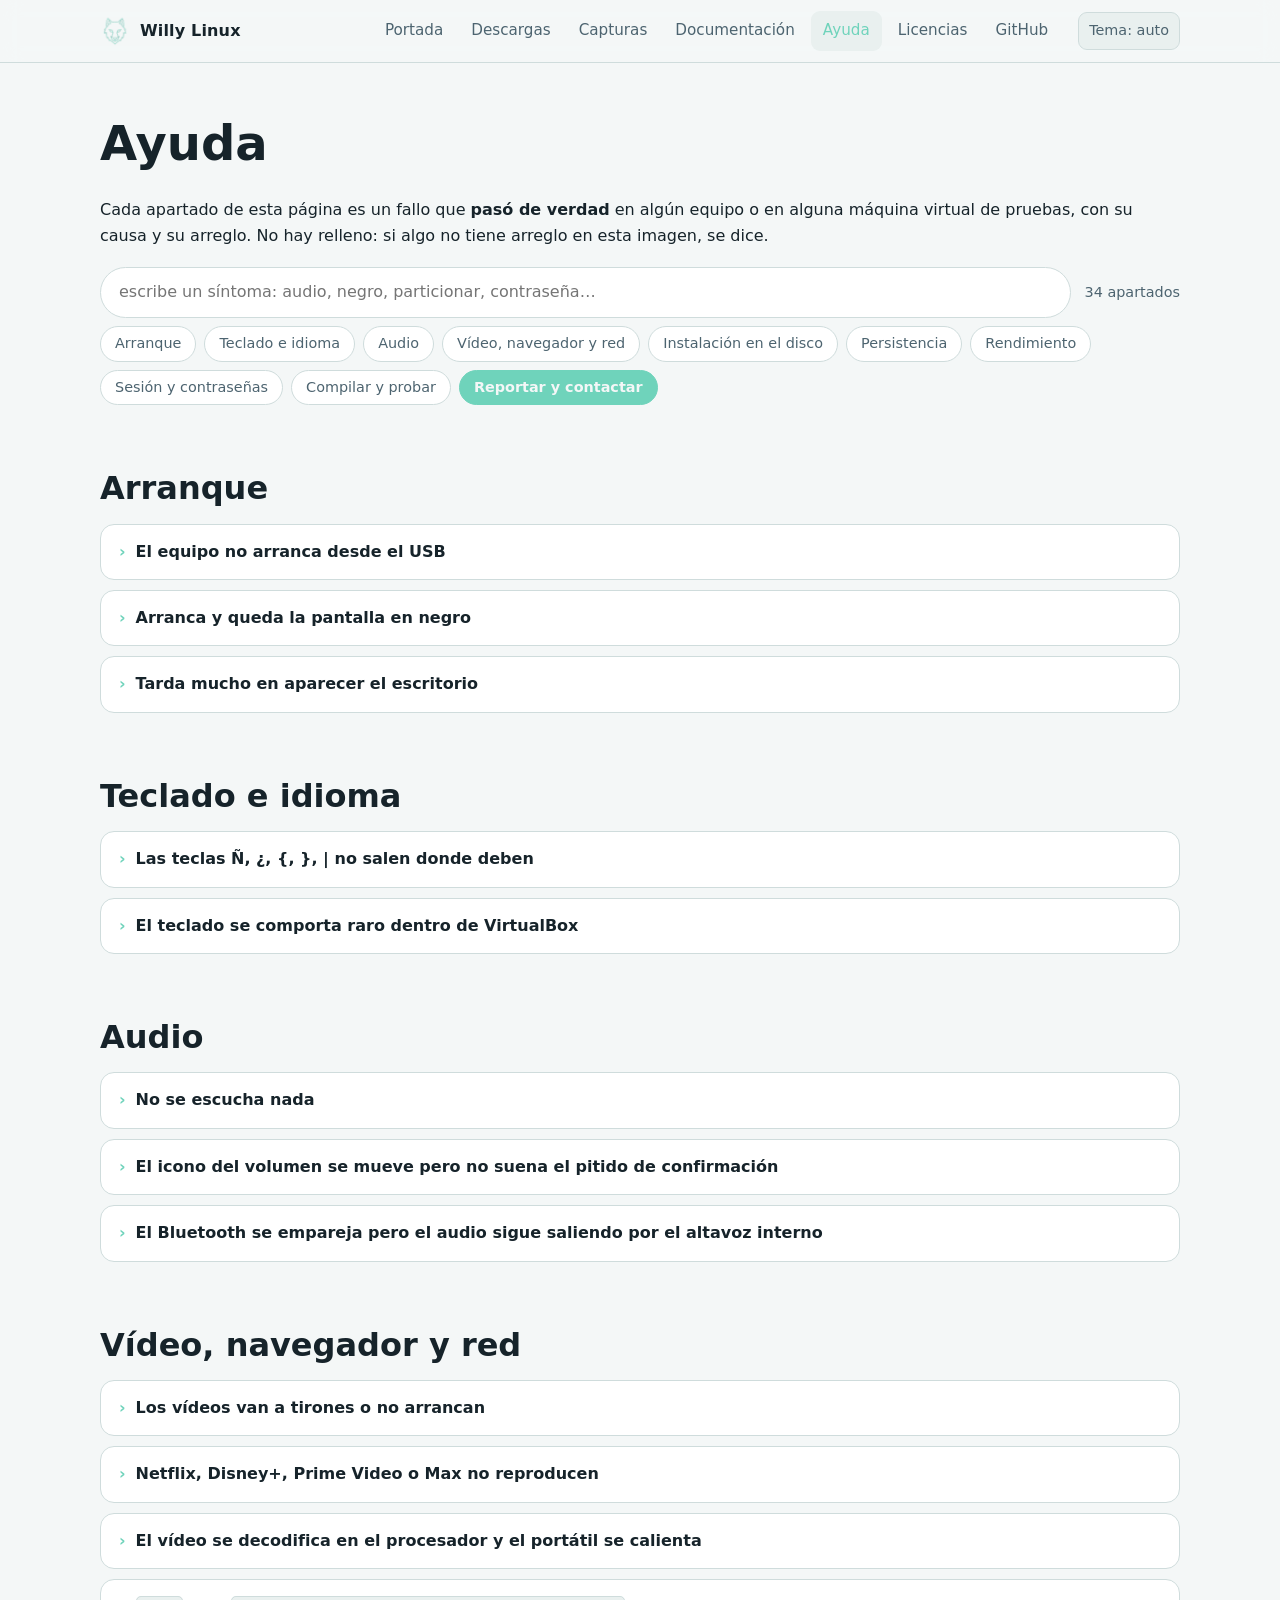
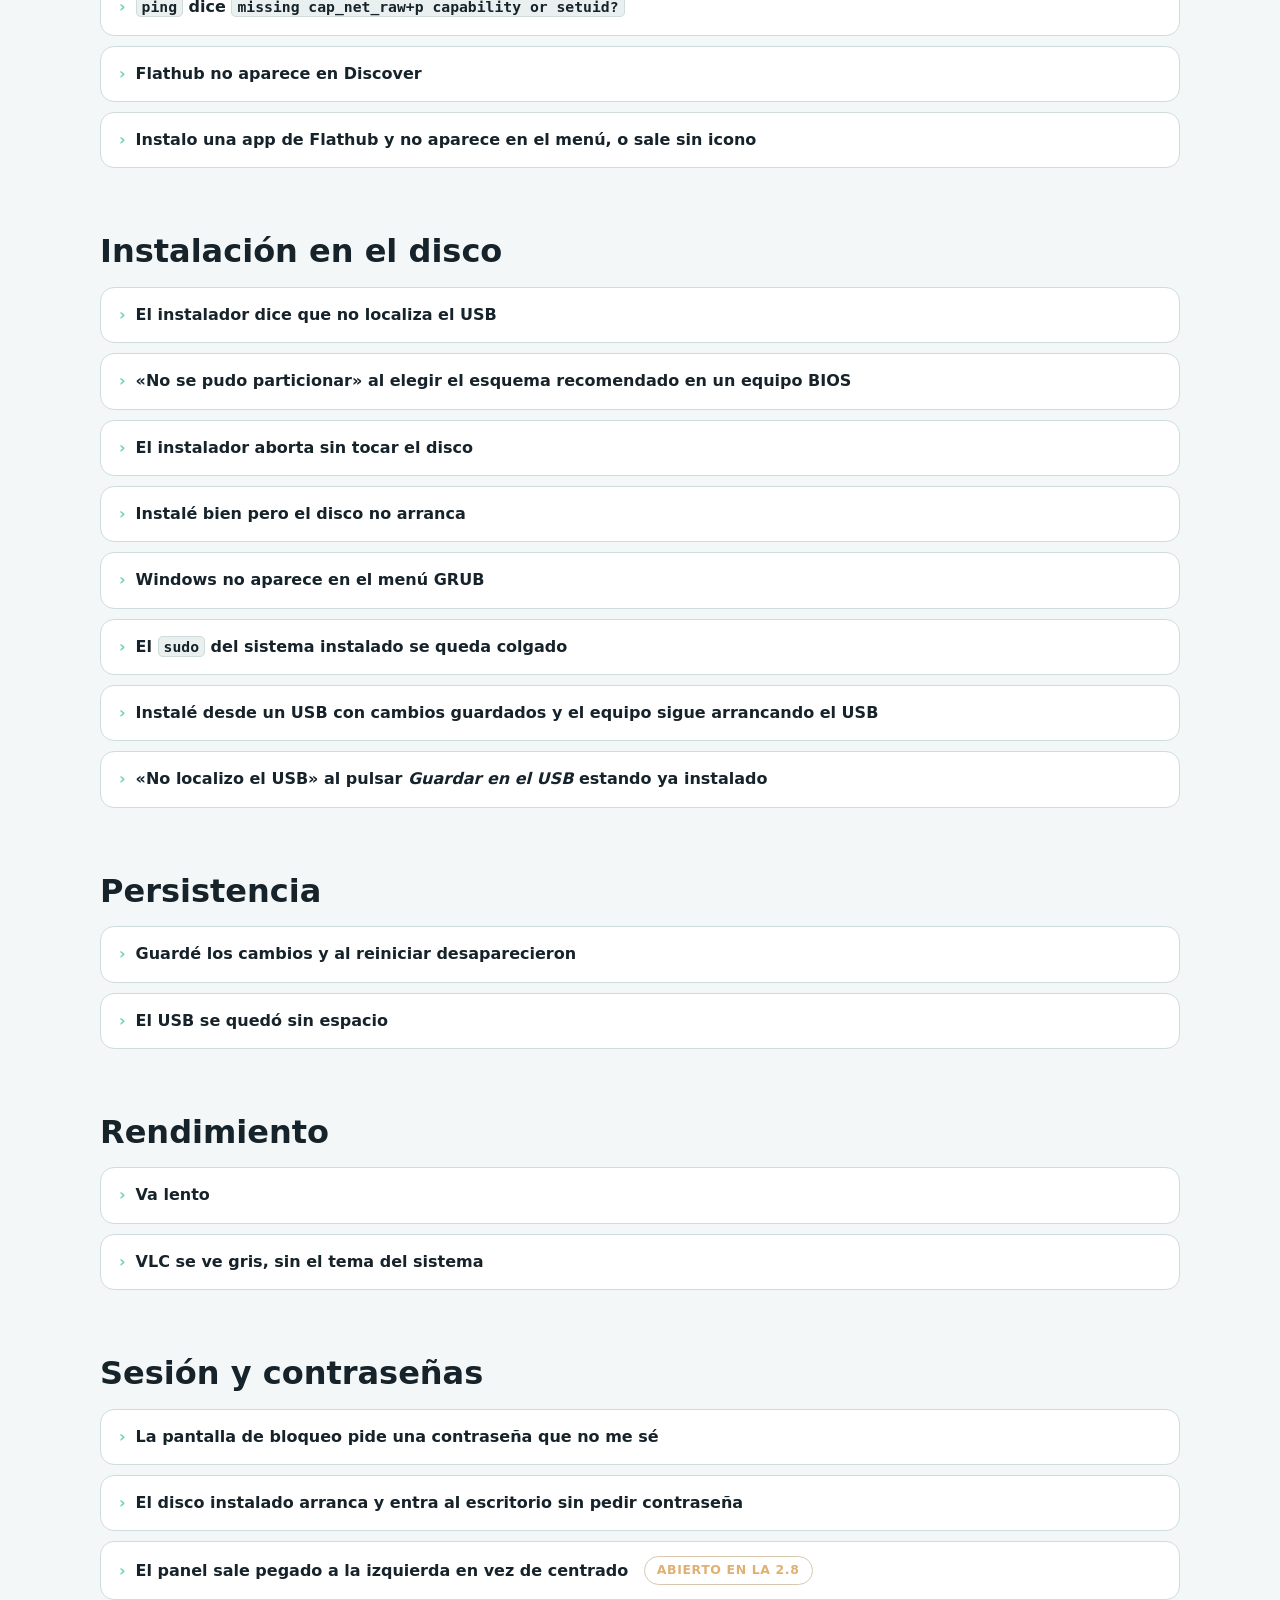
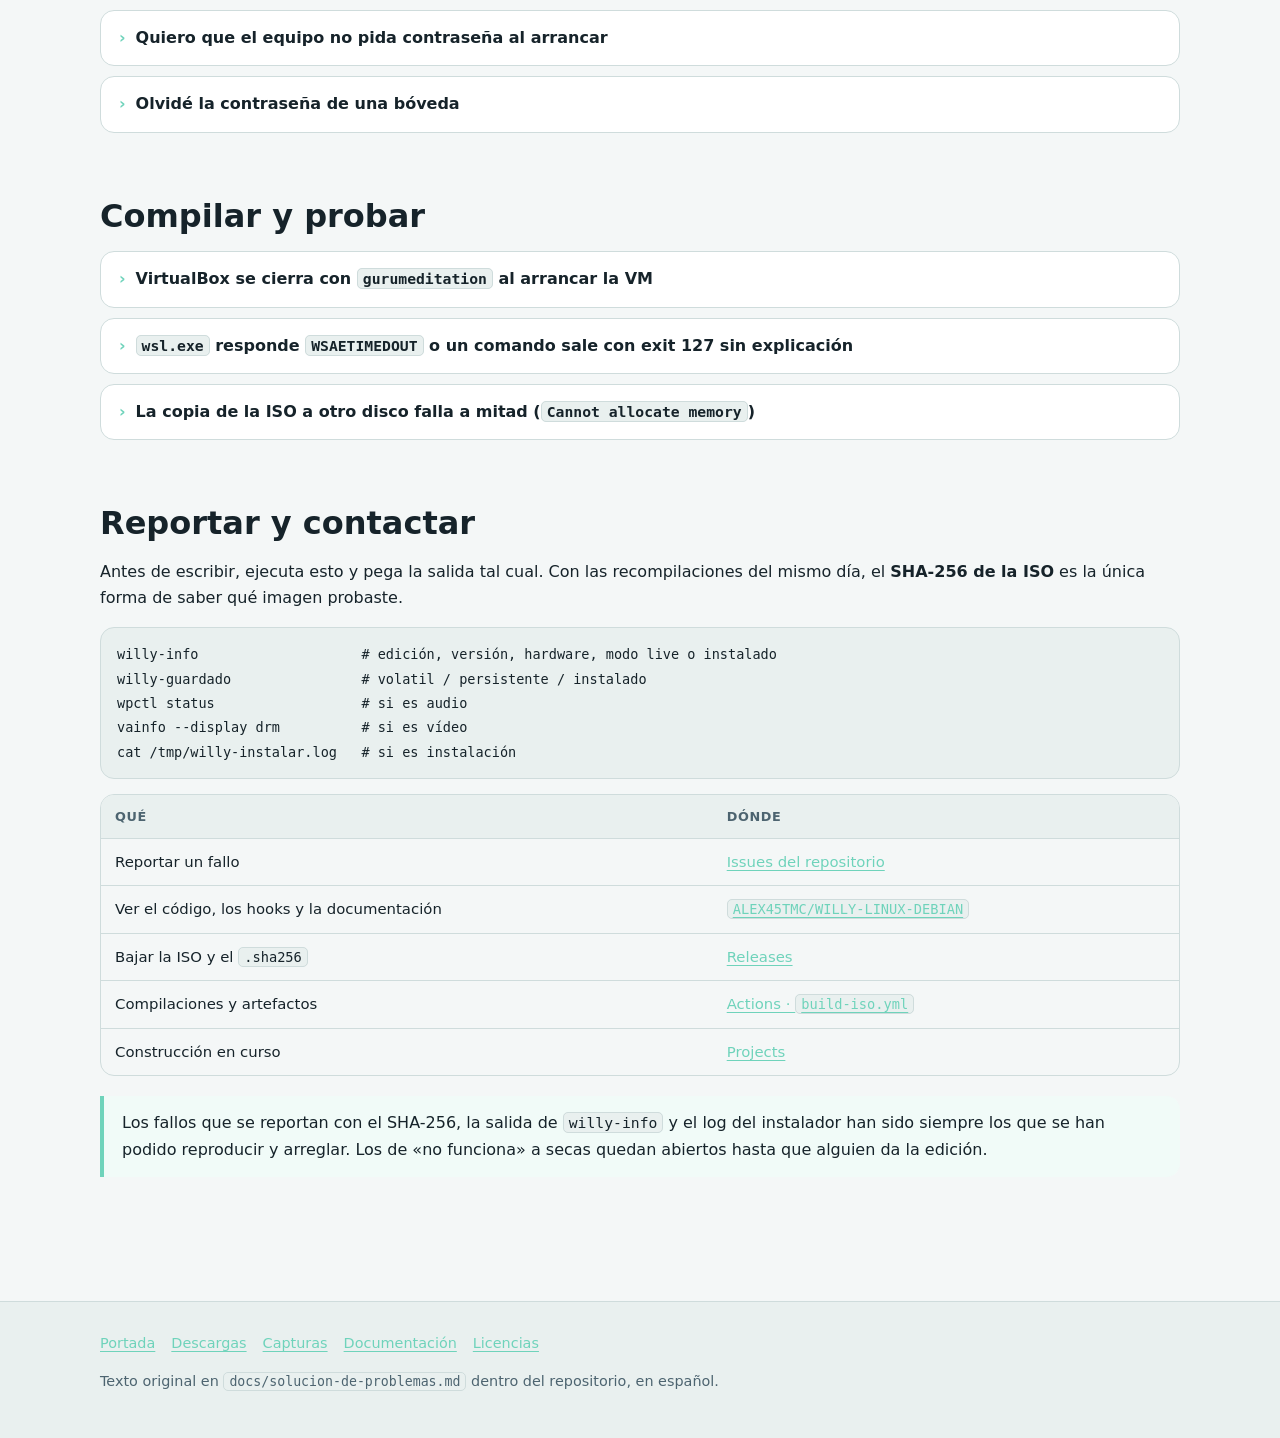
==== ayuda.html @ 6068898e "Publicar la pagina web de Willy Linux y alinear la documentacion con el ensayo del 07-11 Six pages (" ====
<!DOCTYPE html>
<html lang="es">
<head>
<meta charset="utf-8">
<meta name="viewport" content="width=device-width, initial-scale=1">
<title>Ayuda y solución de problemas de Willy Linux — síntoma, causa y qué hacer</title>
<meta name="description" content="Solución de problemas de Willy Linux: el USB no arranca, pantalla en negro, sin audio, vídeos a tirones, el instalador aborta, el disco no arranca, persistencia, la contraseña de la live y cómo reportar un fallo en GitHub.">
<meta name="color-scheme" content="dark light">
<link rel="icon" href="img/logo-128.png">
<link rel="stylesheet" href="assets/css/estilo.css">
</head>
<body data-datos="datos-iso.json">

<header class="cabecera">
  <div class="interior">
    <a class="marca" href="index.html">
      <img src="img/logo-128.png" alt="Logo de Willy Linux (lobito)">
      <span>Willy&nbsp;Linux</span>
    </a>
    <nav class="navegacion" aria-label="Secciones">
      <a href="index.html">Portada</a>
      <a href="descargas.html">Descargas</a>
      <a href="capturas.html">Capturas</a>
      <a href="documentacion.html">Documentación</a>
      <a href="ayuda.html" aria-current="page">Ayuda</a>
      <a href="licencias.html">Licencias</a>
      <a href="https://github.com/ALEX45TMC/WILLY-LINUX-DEBIAN" rel="noopener">GitHub</a>
    </nav>
    <button id="tema" type="button">Tema: auto</button>
  </div>
</header>

<main class="interior">

<section id="arriba">
  <h1>Ayuda</h1>
  <p>
    Cada apartado de esta página es un fallo que <strong>pasó de verdad</strong> en algún equipo o en
    alguna máquina virtual de pruebas, con su causa y su arreglo. No hay relleno: si algo no tiene
    arreglo en esta imagen, se dice.
  </p>
  <div class="buscador">
    <input id="buscar-ayuda" type="search" placeholder="escribe un síntoma: audio, negro, particionar, contraseña…" aria-label="Buscar en la ayuda">
    <span class="recuento" id="buscador-recuento"></span>
  </div>
  <nav class="indice" aria-label="Secciones de la ayuda">
    <a href="#arranque">Arranque</a>
    <a href="#teclado">Teclado e idioma</a>
    <a href="#audio">Audio</a>
    <a href="#video-red">Vídeo, navegador y red</a>
    <a href="#instalacion">Instalación en el disco</a>
    <a href="#persistencia">Persistencia</a>
    <a href="#rendimiento">Rendimiento</a>
    <a href="#sesion">Sesión y contraseñas</a>
    <a href="#compilar">Compilar y probar</a>
    <a href="#reportar">Reportar y contactar</a>
  </nav>
</section>

<section id="arranque">
  <h2>Arranque</h2>

  <details class="detalles" data-buscable id="no-arranca-usb">
    <summary>El equipo no arranca desde el USB</summary>
    <div class="cuerpo">
      <ol class="pasos">
        <li><h3>Menú de arranque temporal</h3><p>Entra al firmware (<kbd>F12</kbd>, <kbd>F8</kbd>, <kbd>Esc</kbd>, <kbd>F2</kbd> o <kbd>Del</kbd> al encender) y elige el USB.</p></li>
        <li><h3>Secure Boot</h3><p>Desactívalo o pon «Other OS». La ISO arranca sin firma en la mayoría de firmware, pero algunos lo bloquean.</p></li>
        <li><h3>Cambia de modo</h3><p>Si grabaste pensando en UEFI, prueba Legacy/CSM, y al revés.</p></li>
        <li><h3>Puerto</h3><p>Algunos portátiles ignoran USB 3.0 durante el arranque. Prueba un USB 2.0.</p></li>
        <li><h3>Vuelve a grabar en modo DD</h3><p>Con Rufus en modo <em>DD-image</em>, o con <code>dd</code>. Copiar la ISO con el explorador de archivos no deja un disco arrancable.</p></li>
      </ol>
      <p>Con el USB ya arrancado, usa el menú <strong>Comprobar la integridad del USB</strong>.</p>
    </div>
  </details>

  <details class="detalles" data-buscable id="pantalla-negra">
    <summary>Arranca y queda la pantalla en negro</summary>
    <div class="cuerpo">
      <p>Aceleración gráfica incompatible. En el menú pulsa <kbd>TAB</kbd> (BIOS) o <kbd>e</kbd> (UEFI)
      y añade <code>nomodeset</code>, o elige la entrada <strong>modo seguro</strong>.</p>
      <p>Si así entra, el problema es el controlador de la GPU: arranca con <code>nomodeset</code> y
      busca el controlador propietario de tu tarjeta.</p>
    </div>
  </details>

  <details class="detalles" data-buscable id="tarda-el-escritorio">
    <summary>Tarda mucho en aparecer el escritorio</summary>
    <div class="cuerpo">
      <p>Con 3–4 GB de RAM y disco mecánico, Plasma tarda; es normal que pasen uno o dos minutos.
      <code>willy-monitor</code> muestra qué está ocupando.</p>
      <p class="reg">En máquina virtual, los arranques UEFI de la 2.5/2.8 con 4 GB de RAM y DVD virtual
      han tardado casi 7 minutos en pintar el escritorio. La pantalla en negro durante un rato no es un cuelgue.</p>
      <p>Si el equipo tiene 3 GB o menos, usa la edición 2.1, que es IceWM.</p>
    </div>
  </details>
</section>

<section id="teclado">
  <h2>Teclado e idioma</h2>

  <details class="detalles" data-buscable id="nn-no-sale">
    <summary>Las teclas Ñ, ¿, {, }, | no salen donde deben</summary>
    <div class="cuerpo">
      <p>El teclado no está en latinoamericano. Opción <strong>13 · Teclado</strong> del asistente, o
      <em>Teclado</em> en el panel de ajustes. Desde el terminal:</p>
      <pre><code>setxkbmap -query</code></pre>
      <div class="aviso">
        <p>Bajo Wayland, <code>setxkbmap</code> avisa <code>Running setxkbmap against an Xwayland
        server</code> y puede responder <code>layout: us</code> aunque las aplicaciones nativas estén
        en latam. <strong>No te fíes de esa salida</strong>: prueba escribiendo.</p>
      </div>
    </div>
  </details>

  <details class="detalles" data-buscable id="teclado-virtualbox">
    <summary>El teclado se comporta raro dentro de VirtualBox</summary>
    <div class="cuerpo">
      <p>Es el layout de VirtualBox, no el del sistema: Dispositivos → Teclado → Distribución →
      <em>Latin American</em>. Además, con teclado latam activado VirtualBox deforma
      <code>-</code>, <code>/</code> y <code>=</code> al enviar cadenas; por eso las pruebas
      automatizadas del proyecto envían scancodes crudos con <code>keyboardputscancode</code>
      en vez de <code>keyboardputstring</code>.</p>
    </div>
  </details>
</section>

<section id="audio">
  <h2>Audio</h2>

  <details class="detalles" data-buscable id="no-se-escucha">
    <summary>No se escucha nada</summary>
    <div class="cuerpo">
      <pre><code>wpctl status                     # ¿PipeWire vive y ve la tarjeta?
wpctl get-volume @DEFAULT_AUDIO_SINK@
amixer contents | head           # ¿algún control está en [mute]?</code></pre>
      <ul>
        <li>Si <code>wpctl status</code> no lista ningún <em>Sink</em>: PipeWire no arrancó.
        <code>systemctl --user status pipewire</code>.</li>
        <li>Si hay <em>device</em> pero el volumen está en <code>0.00</code> o <code>[MUTE]</code>:
        sube desde <em>Mezclador de volumen</em> (opción 6 del asistente) o con
        <code>amixer set Master unmute</code>.</li>
        <li>En muchos portátiles (Realtek con amplificador, Intel SSE/CHT) hace falta perfil ALSA:
        <code>alsa-ucm-conf</code> y <code>alsa-topology-conf</code> están incluidos desde la 2.5 del
        2026-10-17. Si tu tarjeta no tiene perfil <code>ucm2</code>, el icono aparece pero la barra
        no manda nada: usa <code>amixer</code> o <code>pavucontrol</code> <strong>y repórtalo</strong>.</li>
      </ul>
    </div>
  </details>

  <details class="detalles" data-buscable id="pitido-volumen">
    <summary>El icono del volumen se mueve pero no suena el pitido de confirmación</summary>
    <div class="cuerpo">
      <p>Faltaba <code>libcanberra-pulse</code>: es <em>Recommends</em> de <code>plasma-pa</code> y la
      imagen se construye con <code>--apt-recommends false</code>. Está incluido desde el 2026-10-17.</p>
    </div>
  </details>

  <details class="detalles" data-buscable id="bluetooth-altavoz">
    <summary>El Bluetooth se empareja pero el audio sigue saliendo por el altavoz interno</summary>
    <div class="cuerpo">
      <p>En <em>Mezclador de volumen</em>, pestaña <strong>Salida</strong>, selecciona los auriculares.
      PipeWire cambia el dispositivo por defecto, pero si el perfil del auricular está en
      <em>off</em> no aparecerá en la lista.</p>
    </div>
  </details>
</section>

<section id="video-red">
  <h2>Vídeo, navegador y red</h2>

  <details class="detalles" data-buscable id="videos-a-tirones">
    <summary>Los vídeos van a tirones o no arrancan</summary>
    <div class="cuerpo">
      <p>Ejecuta <strong><code>willy-red</code></strong> (asistente → opción 16 del panel de ajustes,
      «Comprobar la red»). Mide interfaz y puerta, pérdida, retardo y temblor contra la puerta y contra
      <code>1.1.1.1</code>, tiempo de DNS de tres dominios y <strong>velocidad HTTPS real</strong>, y
      cierra con un veredicto:</p>
      <ul>
        <li><em>red inestable</em> → el problema es el enlace;</li>
        <li><em>enlace justo</em> → prueba por cable o acerca el router;</li>
        <li><em>la red está bien, la causa está en el navegador o en la página</em> → mira lo otro.</li>
      </ul>
      <p class="reg">En las pruebas de referencia: 0 % de pérdida, 59 ms de retardo con 0,24 ms de
      temblor y 59 MB/s de descarga real. Con esos números un vídeo HD —que pide ~0,6 MB/s— no puede
      fallar por red.</p>
    </div>
  </details>

  <details class="detalles" data-buscable id="netflix-no-reproduce">
    <summary>Netflix, Disney+, Prime Video o Max no reproducen</summary>
    <div class="cuerpo">
      <div class="malo">
        <p><strong>No tiene arreglo en esta ISO.</strong> El <code>firefox-esr</code> de Debian no
        incluye Widevine (solo <code>gmp-clearkey</code>) y en los repositorios de Debian no existe ese
        paquete. Solución: instala <strong>Chromium</strong> desde Discover y usa ese navegador para
        esos servicios.</p>
      </div>
    </div>
  </details>

  <details class="detalles" data-buscable id="decodifica-cpu">
    <summary>El vídeo se decodifica en el procesador y el portátil se calienta</summary>
    <div class="cuerpo">
      <pre><code>vainfo --display drm | head
ls /usr/lib/x86_64-linux-gnu/dri | grep drv_video</code></pre>
      <p>Si aparecen <code>i965_drv_video.so</code>, <code>i915_drv_video.so</code> o
      <code>radeonsi_drv_video.so</code>, tu GPU está soportada: activa en <code>about:config</code> de
      Firefox <code>media.ffmpeg.vaapi.enabled = true</code>.</p>
      <p class="reg"><strong>No se fuerza en la imagen</strong> porque en equipos sin GPU adecuada da
      pantalla verde. Si <code>vainfo</code> no encuentra driver, el vídeo se decodifica por CPU y es
      lo que hay.</p>
    </div>
  </details>

  <details class="detalles" data-buscable id="ping-capability">
    <summary><code>ping</code> dice <code>missing cap_net_raw+p capability or setuid?</code></summary>
    <div class="cuerpo">
      <p>Squashfs pierde la capability de <code>/bin/ping</code>. En las ISO desde el 2026-10-17 está el
      sysctl <code>net.ipv4.ping_group_range = 0 2147483647</code> y funciona sin root. En ISO anteriores:</p>
      <pre><code>sudo ping -c 4 1.1.1.1
getent ahostsv4 debian.org    # mide DNS sin necesidad de root</code></pre>
    </div>
  </details>

  <details class="detalles" data-buscable id="flathub-descover">
    <summary>Flathub no aparece en Discover</summary>
    <div class="cuerpo">
      <p>Causa real, ya corregida: el archivo del remoto ponía <code>URL=</code> y Discover espera
      <code>Url=</code>. Compruébalo por terminal:</p>
      <pre><code>flatpak remotes                 # debe salir: flathub  system
flatpak search gimp</code></pre>
      <p>Si <code>flathub</code> no está:</p>
      <pre><code>flatpak remote-add --if-not-exists --user flathub https://dl.flathub.org/repo/flathub.flatpakrepo</code></pre>
    </div>
  </details>

  <details class="detalles" data-buscable id="app-no-aparece-menu">
    <summary>Instalo una app de Flathub y no aparece en el menú, o sale sin icono</summary>
    <div class="cuerpo">
      <p>Faltaba <code>desktop-file-utils</code>: sin <code>update-desktop-database</code> el menú no se
      refresca. Incluido desde el 2026-10-17. En una ISO anterior, sal y vuelve a entrar, o:</p>
      <pre><code>update-desktop-database ~/.local/share/applications</code></pre>
    </div>
  </details>
</section>

<section id="instalacion">
  <h2>Instalación en el disco</h2>

  <details class="detalles" data-buscable id="no-localiza-usb">
    <summary>El instalador dice que no localiza el USB</summary>
    <div class="cuerpo">
      <p>live-boot 1:20250815 monta el medio en <code>/run/live/medium</code>; versiones anteriores
      usaban <code>/lib/live/mount/medium</code>. En las ISO anteriores al 2026-10-14 las
      comprobaciones estaban escritas con la ruta vieja y tomaban el USB por disco instalado. Desde
      entonces hay un helper único, <code>willy-medio</code>, que prueba las cuatro rutas posibles:</p>
      <pre><code>willy-medio        # debe devolver /run/live/medium o /lib/live/mount/medium</code></pre>
      <div class="tabla-envoltura">
        <table>
          <thead><tr><th>Edición</th><th>Instala desde el USB</th><th>Motivo</th></tr></thead>
          <tbody>
            <tr><td>2.8</td><td><span class="siy">sí</span></td><td>receta con <code>willy-medio</code> y particionado BIOS corregido</td></tr>
            <tr><td>2.5 / 2.5.5</td><td><span class="siy">sí</span> (UEFI); en BIOS falla el esquema recomendado</td><td>el helper está, el <code>parted mkpart</code> de la rama BIOS no</td></tr>
            <tr><td>2.1</td><td><span class="no">no</span></td><td>comprueba la ruta vieja; sale sin tocar el disco</td></tr>
            <tr><td>2.0</td><td>—</td><td>no incluye instalador</td></tr>
          </tbody>
        </table>
      </div>
      <p class="reg">Lo de la 2.1 se detectó el 2026-10-17 en el ensayo real de VirtualBox. La receta del
      repositorio ya está corregida; para instalar una 2.1 hay que compilarla con <code>src/tree-2.1</code>.</p>
    </div>
  </details>

  <details class="detalles" data-buscable id="no-se-pudo-particionar">
    <summary>«No se pudo particionar» al elegir el esquema recomendado en un equipo BIOS</summary>
    <div class="cuerpo">
      <p>En las ISO publicadas hasta el 2026-10-17 el instalador se queda en el paso del esquema, con el
      aviso <code>No se pudo particionar. Mira el registro /tmp/willy-instalar.log</code>. Dentro del
      registro está el motivo real:</p>
      <pre><code>parted: invalid token: Willy
Error: Expecting a partition type.</code></pre>
      <p>Es un error de sintaxis de <code>parted</code>, no del disco: en una tabla <strong>msdos</strong>
      (arranque BIOS/legacy) lo que va después de <code>mkpart</code> es el <strong>tipo</strong> de
      partición (<code>primary</code>/<code>extended</code>/<code>logical</code>); los nombres de
      partición solo los admite <strong>GPT</strong>. El instalador pedía <code>mkpart Willy ext4 …</code>
      en las dos ramas, así que la ruta UEFI funcionaba y la de BIOS abortaba antes de formatear nada.</p>
      <div class="bueno">
        <p>El disco no se toca: si falla el particionado, el instalador sale sin copiar. Como
        comprobación sin reinstalar, arranca el USB en modo UEFI y usa el esquema recomendado; o
        particiona a mano con <em>Particiono antes con cfdisk</em>, la otra rama del instalador, que no
        depende de <code>parted mkpart</code>.</p>
      </div>
    </div>
  </details>

  <details class="detalles" data-buscable id="preflight-aborta">
    <summary>El instalador aborta sin tocar el disco</summary>
    <div class="cuerpo">
      <p>Es el <em>preflight</em> funcionando: faltan <code>grub-install</code> o
      <code>grub-bios-setup</code> y copiar el sistema no lo dejaría arrancable.</p>
      <div class="aviso">
        <p><strong>Cualquier ISO anterior al 2026-10-14 tiene ese defecto</strong> y no sirve para
        instalar. Usa una ISO de esa fecha o posterior.</p>
      </div>
    </div>
  </details>

  <details class="detalles" data-buscable id="disco-no-arranca">
    <summary>Instalé bien pero el disco no arranca</summary>
    <div class="cuerpo">
      <ol class="pasos">
        <li><h3>Secure Boot</h3><p>El GRUB de la ISO no está firmado y la imagen no incluye <code>shim-signed</code>; el instalador avisa antes de empezar. Desactívalo o pon «Other OS».</p></li>
        <li><h3>Entrada de firmware</h3><p>Puede que el firmware siga apuntando a la otra entrada:</p>
        <pre><code>efibootmgr -v</code></pre>
        <p>sube <code>Willy Linux</code> (o <code>ubuntu</code>) en el orden de arranque.</p></li>
      </ol>
      <p class="reg">En VirtualBox hay una tercera causa, propia del hipervisor: el EFI de VirtualBox
      <strong>ignora <code>--boot1 dvd</code></strong> y obedece a las entradas NVRAM, así que una VM con
      disco instalado arranca el disco en vez del DVD. En máquina real eso no pasa.</p>
    </div>
  </details>

  <details class="detalles" data-buscable id="windows-no-aparece">
    <summary>Windows no aparece en el menú GRUB</summary>
    <div class="cuerpo">
      <p>El instalador escribe <code>GRUB_DISABLE_OS_PROBER=false</code> en <code>/etc/default/grub</code>,
      así que debería estar. Si falta:</p>
      <pre><code>sudo update-grub</code></pre>
      <p>y revisa que la partición de Windows no esté con BitLocker suspendido.</p>
    </div>
  </details>

  <details class="detalles" data-buscable id="sudo-colgado">
    <summary>El <code>sudo</code> del sistema instalado se queda colgado</summary>
    <div class="cuerpo">
      <p>En ISO anteriores, <code>/etc/hostname</code> decía <code>localhost.localdomain</code> y
      <code>/etc/hosts</code> estaba vacío (0 bytes): <code>sudo</code> intentaba resolver el nombre del
      equipo y esperaba. Está corregido; si te pasa en una instalación vieja:</p>
      <pre><code>echo willylinux &gt; /etc/hostname
printf '127.0.0.1\tlocalhost\n127.0.1.1\twillylinux\n' &gt; /etc/hosts</code></pre>
    </div>
  </details>

  <details class="detalles" data-buscable id="sigue-arrancando-usb">
    <summary>Instalé desde un USB con cambios guardados y el equipo sigue arrancando el USB</summary>
    <div class="cuerpo">
      <p>Quita el USB antes de encender, o baja el USB en el orden de arranque del firmware.</p>
    </div>
  </details>

  <details class="detalles" data-buscable id="guardar-en-usb-instalado">
    <summary>«No localizo el USB» al pulsar <em>Guardar en el USB</em> estando ya instalado</summary>
    <div class="cuerpo">
      <p>Es correcto: en un disco instalado no hay USB que guardar, y el aviso lo dice en vez de fallar.
      Los cambios ya se guardan solos.</p>
    </div>
  </details>
</section>

<section id="persistencia">
  <h2>Persistencia</h2>

  <details class="detalles" data-buscable id="cambios-desaparecen">
    <summary>Guardé los cambios y al reiniciar desaparecieron</summary>
    <div class="cuerpo">
      <ol>
        <li>¿Ejecutaste <em>Guardar mis cambios</em> y elegiste un modo (<code>/home</code> o <code>/</code>)?
        Sin eso la sesión es volátil por diseño.</li>
        <li>¿El arranque lleva <code>persistence</code> en la línea de comandos? Todas las ISO lo llevan;
        si lo editaste a mano, compruébalo.</li>
        <li><code>willy-guardado</code> te dice en qué modo estás. Si dice <code>volatil</code>, la
        partición <code>persistence</code> no se montó.</li>
        <li>Algunos firmware necesitan que el USB se vuelva a conectar tras crear la partición.</li>
      </ol>
    </div>
  </details>

  <details class="detalles" data-buscable id="usb-lleno">
    <summary>El USB se quedó sin espacio</summary>
    <div class="cuerpo">
      <p>El modo «todo» (<code>/</code>) guarda también las actualizaciones del sistema. Cambia a
      «solo <code>/home</code>» o limpia la partición desde <em>Guardar mis cambios</em>.</p>
    </div>
  </details>
</section>

<section id="rendimiento">
  <h2>Rendimiento</h2>

  <details class="detalles" data-buscable id="va-lento">
    <summary>Va lento</summary>
    <div class="cuerpo">
      <ul>
        <li><code>willy-monitor</code> y <code>willy-info</code> dicen RAM, CPU y disco.</li>
        <li>Con 6 GB de RAM o menos, <code>zram-tools</code> comprime memoria en vez de usar disco y
        <code>earlyoom</code> evita el cuelgue total.</li>
        <li>Si el equipo tiene 3–4 GB, usa la 2.1 (IceWM) en lugar de la 2.8 (Plasma).</li>
        <li>En máquina virtual con 2 CPU y sin GPU, el escritorio se decodifica por software
        (<code>llvmpipe</code>): es lento y <strong>es esperado</strong>.</li>
      </ul>
    </div>
  </details>

  <details class="detalles" data-buscable id="vlc-gris">
    <summary>VLC se ve gris, sin el tema del sistema</summary>
    <div class="cuerpo">
      <p>Cierto y aceptado: en la imagen solo hay estilos de Qt6 (<code>breeze6.so</code>), y VLC es Qt5.
      Añadir <code>kde-style-breeze-qt5</code> son 629 KB más librerías KF5; se descartó por ser solo estético.</p>
    </div>
  </details>
</section>

<section id="sesion">
  <h2>Sesión y contraseñas</h2>

  <details class="detalles" data-buscable id="bloqueo">
    <summary>La pantalla de bloqueo pide una contraseña que no me sé</summary>
    <div class="cuerpo">
      <p>En un <strong>disco instalado</strong>, es la que escribiste durante la instalación: la contraseña
      <code>willy</code> <strong>no</strong> se copia al disco.</p>
      <p>En el <strong>USB live</strong> hay que distinguir qué ISO tienes:</p>
      <ul>
        <li>Con la receta corregida el 2026-11-07 (la ISO publicada de la 2.8), la contraseña
        <code>willy</code> se escribe <strong>en la propia imagen</strong> (hook
        <code>0050-willylinux.hook.chroot</code>). Probado en máquina el mismo 2026-11-07: se bloqueó
        la live con <code>willy-lock</code> y <strong>entró con <code>willy</code></strong>.</li>
        <li>En las ISO quemadas antes de esa corrección —entre ellas <strong>la 2.8 del 2026-10-20</strong>—
        la cuenta live se creaba sin hash en <code>/etc/shadow</code>. El desbloqueo de Plasma
        <strong>no admite una cuenta sin contraseña</strong>, y ni <code>willy</code> ni <code>live</code>
        abrían la sesión («El desbloqueo ha fallado»). Se comprobó el 2026-11-07 en VirtualBox, con la
        pantalla bloqueada por inactividad.</li>
      </ul>
      <p>Arreglo a mano en una ISO anterior a la corrección, desde una terminal que todavía esté abierta:</p>
      <pre><code>echo willy:willy | sudo chpasswd     # la cuenta live se llama live</code></pre>
      <div class="aviso">
        <p><strong>Hazlo nada más arrancar el USB</strong>, antes de que la pantalla se bloquee sola. Si ya
        estás fuera de la sesión y no hay ninguna terminal abierta, no hay atajo dentro de la propia live:
        la pantalla de bloqueo es justamente lo que no deja entrar. Reinicia el USB, abre un terminal en
        cuanto aparezca el escritorio y ejecuta ese comando; o, si necesitas la imagen para algo serio,
        vuelve a grabarla con la receta actual.</p>
      </div>
    </div>
  </details>

  <details class="detalles" data-buscable id="entra-sin-contrasena">
    <summary>El disco instalado arranca y entra al escritorio sin pedir contraseña</summary>
    <div class="cuerpo">
      <p>No es que la instalación no haya guardado la clave: la guarda. Es <strong>SDDM</strong>, que lee
      <code>/etc/sddm.conf</code> <strong>y además</strong> <code>/etc/sddm.conf.d/*.conf</code>, y el
      instalador dejaba <code>Autologin</code> en uno de los dos. Comprobarlo:</p>
      <pre><code>grep -rn -A2 '\[Autologin\]' /etc/sddm.conf /etc/sddm.conf.d/ 2&gt;/dev/null</code></pre>
      <p>Si sale <code>User=live</code> o <code>Session=</code>, el equipo entra solo. Tapete a mano:</p>
      <pre><code>sudo sed -i 's|^User=.*|User=|' /etc/sddm.conf /etc/sddm.conf.d/willy.conf</code></pre>
      <div class="aviso">
        <p><strong>El detalle que hace esto fácil de pasar por alto:</strong> dejar comentada la línea
        <code>User=</code> en el archivo que va después <strong>no anula</strong> la del archivo anterior.
        SDDM mezcla los dos y la opción sigue activa. Solo un <code>User=</code> vacío la desactiva. Por
        eso el instalador falló aunque el cambio parecía correcto.</p>
      </div>
    </div>
  </details>

  <details class="detalles" data-buscable id="panel-izquierda">
    <summary>El panel sale pegado a la izquierda en vez de centrado <span class="cinta atencion">abierto en la 2.8</span></summary>
    <div class="cuerpo">
      <p>Sigue pasando en la ISO del 2026-11-07, probado en VirtualBox. Esto es lo que devuelve el
      guion en la live:</p>
      <pre><code>$ willy-panel centrar
willy-panel: Plasma no respondio por la API de scripts, pruebo con el fichero.
willy-panel: no encontre ni la API ni /home/live/.config/plasmashellrc; no he tocado nada.</code></pre>
      <p>Las dos rutas fallan a la vez: <code>plasmashell</code> no contesta por la API de scripts
      porque todavía está montando el árbol de widgets, y el respaldo por fichero no encuentra
      <code>~/.config/plasmashellrc</code>, que en una live recién creada <strong>no existe
      todavía</strong>.</p>
      <div class="bueno">
        <p><strong>Lo que sí funciona es el propio Plasma</strong>, sin guiones: clic derecho en la
        barra → <em>Configurar la barra de tareas</em> → <strong>Alineación: Centrado</strong>. Se
        mantiene al reiniciar, porque esa clave la escribe Plasma donde la lee.</p>
      </div>
      <p class="reg">
        <code>willy-panel</code> sigue sirviendo para lo contrario —devolver la barra a la
        izquierda— en un disco instalado, donde el fichero de configuración sí existe desde la
        segunda sesión. El arreglo automático queda abierto como defecto de la 2.8.
      </p>
    </div>
  </details>

  <details class="detalles" data-buscable id="sin-contrasena-al-arrancar">
    <summary>Quiero que el equipo no pida contraseña al arrancar</summary>
    <div class="cuerpo">
      <p>No se ofrece como opción: el instalador quita el autologin de SDDM a propósito. Si es un equipo
      tuyo sin datos, puedes reactivarlo, pero pierdes el bloqueo de pantalla y la bóveda deja de tener
      sentido.</p>
    </div>
  </details>

  <details class="detalles" data-buscable id="boveda-olvidada">
    <summary>Olvidé la contraseña de una bóveda</summary>
    <div class="cuerpo">
      <p>No hay recuperación posible: cryfs no guarda copia de la clave. Mantén una copia de seguridad
      fuera de la bóveda.</p>
    </div>
  </details>
</section>

<section id="compilar">
  <h2>Compilar y probar</h2>

  <details class="detalles" data-buscable id="gurumeditation">
    <summary>VirtualBox se cierra con <code>gurumeditation</code> al arrancar la VM</summary>
    <div class="cuerpo">
      <p>Hyper-V/WSL2 tiene reservado AMD-V. Apaga la plataforma de hipervisor y reinicia para usar
      VirtualBox; vuelve a encenderla para compilar en WSL2. <strong>No pueden coexistir.</strong></p>
    </div>
  </details>

  <details class="detalles" data-buscable id="wsl-timout">
    <summary><code>wsl.exe</code> responde <code>WSAETIMEDOUT</code> o un comando sale con exit 127 sin explicación</summary>
    <div class="cuerpo">
      <p>Con un build pesado en marcha, el puente a WSL da timeouts transitorios. Reintenta. Y
      <strong>nunca</strong> pases comandos con <code>$</code> o comillas anidadas por
      <code>wsl.exe -- bash -c '...'</code>: el escapado de MSYS los corrompe, el comando devuelve 0 y
      parece que funcionó. Escribe un <code>.sh</code> y ejecútalo por ruta.</p>
    </div>
  </details>

  <details class="detalles" data-buscable id="copia-9p">
    <summary>La copia de la ISO a otro disco falla a mitad (<code>Cannot allocate memory</code>)</summary>
    <div class="cuerpo">
      <p>Es el canal 9p de WSL. Reanuda con <code>rsync --append --partial</code> en vez de volver a
      empezar; el guion de entrega hace exactamente eso, con reintentos, y genera el
      <code>.sha256</code> al terminar.</p>
    </div>
  </details>
</section>

<section id="reportar">
  <h2>Reportar y contactar</h2>
  <p>
    Antes de escribir, ejecuta esto y pega la salida tal cual. Con las recompilaciones del mismo día,
    el <strong>SHA-256 de la ISO</strong> es la única forma de saber qué imagen probaste.
  </p>
  <pre><code>willy-info                    # edición, versión, hardware, modo live o instalado
willy-guardado                # volatil / persistente / instalado
wpctl status                  # si es audio
vainfo --display drm          # si es vídeo
cat /tmp/willy-instalar.log   # si es instalación</code></pre>

  <div class="tabla-envoltura">
    <table>
      <thead><tr><th>Qué</th><th>Dónde</th></tr></thead>
      <tbody>
        <tr><td>Reportar un fallo</td><td><a href="https://github.com/ALEX45TMC/WILLY-LINUX-DEBIAN/issues/new" rel="noopener">Issues del repositorio</a></td></tr>
        <tr><td>Ver el código, los hooks y la documentación</td><td><a href="https://github.com/ALEX45TMC/WILLY-LINUX-DEBIAN" rel="noopener"><code>ALEX45TMC/WILLY-LINUX-DEBIAN</code></a></td></tr>
        <tr><td>Bajar la ISO y el <code>.sha256</code></td><td><a href="https://github.com/ALEX45TMC/WILLY-LINUX-DEBIAN/releases" rel="noopener">Releases</a></td></tr>
        <tr><td>Compilaciones y artefactos</td><td><a href="https://github.com/ALEX45TMC/WILLY-LINUX-DEBIAN/actions" rel="noopener">Actions · <code>build-iso.yml</code></a></td></tr>
        <tr><td>Construcción en curso</td><td><a href="https://github.com/ALEX45TMC/WILLY-LINUX-DEBIAN/projects" rel="noopener">Projects</a></td></tr>
      </tbody>
    </table>
  </div>

  <div class="bueno">
    <p>Los fallos que se reportan con el SHA-256, la salida de <code>willy-info</code> y el log del
    instalador han sido siempre los que se han podido reproducir y arreglar. Los de «no funciona» a
    secas quedan abiertos hasta que alguien da la edición.</p>
  </div>
</section>

</main>

<footer class="pie">
  <div class="interior">
    <nav aria-label="Pie">
      <a href="index.html">Portada</a>
      <a href="descargas.html">Descargas</a>
      <a href="capturas.html">Capturas</a>
      <a href="documentacion.html">Documentación</a>
      <a href="licencias.html">Licencias</a>
    </nav>
    <p>Texto original en <code>docs/solucion-de-problemas.md</code> dentro del repositorio, en español.</p>
  </div>
</footer>

<script src="assets/js/main.js"></script>
</body>
</html>
---- assets/css/estilo.css ----
/* Willy Linux — hoja de estilos de la página pública.
   Sin dependencias externas: ni fuentes web, ni CDN, ni frameworks. */

:root {
  --verde: #3d8c7a;
  --verde-claro: #6fd3bb;
  --verde-oscuro: #1f5a4c;
  --fondo: #0f1518;
  --fondo-2: #151d21;
  --tarjeta: #1a2429;
  --borde: #2a3a41;
  --texto: #e7eef0;
  --texto-suave: #a9bcc2;
  --peligro: #e0736b;
  --aviso: #e0b073;
  --ok: #6fd3bb;
  --radio: 14px;
  --ancho: 1120px;
}

@media (prefers-color-scheme: light) {
  :root {
    --fondo: #f4f7f7;
    --fondo-2: #e9f0ef;
    --tarjeta: #ffffff;
    --borde: #cfdcdc;
    --texto: #16232a;
    --texto-suave: #4d6470;
  }
}

/* El botón de tema fuerza el esquema, así que el claro es una clase, no solo media query. */
html.claro {
  --fondo: #f4f7f7;
  --fondo-2: #e9f0ef;
  --tarjeta: #ffffff;
  --borde: #cfdcdc;
  --texto: #16232a;
  --texto-suave: #4d6470;
}

* { box-sizing: border-box; }

html { scroll-behavior: smooth; }

body {
  margin: 0;
  background: var(--fondo);
  color: var(--texto);
  font: 16px/1.65 system-ui, "Segoe UI", Roboto, "Noto Sans", "Helvetica Neue", Arial, sans-serif;
  -webkit-text-size-adjust: 100%;
}

a { color: var(--verde-claro); text-decoration-thickness: 1px; text-underline-offset: 3px; }
a:hover { color: var(--verde); }

img { max-width: 100%; height: auto; display: block; }

code, pre, kbd, samp {
  font-family: "Hack", "DejaVu Sans Mono", "Cascadia Mono", Consolas, monospace;
  font-size: 0.92em;
}

code {
  background: var(--fondo-2);
  border: 1px solid var(--borde);
  border-radius: 5px;
  padding: 1px 5px;
}

pre {
  background: var(--fondo-2);
  border: 1px solid var(--borde);
  border-radius: var(--radio);
  padding: 14px 16px;
  overflow: auto;
}

pre code { background: none; border: 0; padding: 0; }

kbd {
  background: var(--tarjeta);
  border: 1px solid var(--borde);
  border-bottom-width: 2px;
  border-radius: 6px;
  padding: 1px 6px;
}

h1, h2, h3 { line-height: 1.2; margin: 0 0 .5em; }
h1 { font-size: clamp(1.9rem, 1.2rem + 2.6vw, 3rem); }
h2 { font-size: clamp(1.4rem, 1rem + 1.4vw, 2rem); margin-top: 2em; }
h3 { font-size: 1.15rem; margin-top: 1.6em; }

/* ---------- cabecera ---------- */

.cabecera {
  position: sticky;
  top: 0;
  z-index: 20;
  background: color-mix(in srgb, var(--fondo) 88%, transparent);
  backdrop-filter: blur(10px);
  border-bottom: 1px solid var(--borde);
}

.cabecera .interior,
main.interior,
.pie .interior {
  max-width: var(--ancho);
  margin: 0 auto;
  padding: 0 20px;
}

.cabecera .interior {
  display: flex;
  align-items: center;
  gap: 18px;
  height: 62px;
}

.marca {
  display: flex;
  align-items: center;
  gap: 10px;
  font-weight: 700;
  letter-spacing: .01em;
  color: var(--texto);
  text-decoration: none;
  white-space: nowrap;
}

.marca img { width: 30px; height: 30px; border-radius: 7px; }

.navegacion {
  display: flex;
  gap: 4px;
  margin-left: auto;
  overflow-x: auto;
  scrollbar-width: none;
}
.navegacion::-webkit-scrollbar { display: none; }

.navegacion a {
  color: var(--texto-suave);
  text-decoration: none;
  padding: 7px 12px;
  border-radius: 9px;
  font-size: .95rem;
  white-space: nowrap;
}
.navegacion a:hover { color: var(--texto); background: var(--fondo-2); }
.navegacion a[aria-current="page"] { color: var(--verde-claro); background: var(--fondo-2); }

#tema {
  background: var(--fondo-2);
  border: 1px solid var(--borde);
  color: var(--texto-suave);
  border-radius: 9px;
  padding: 6px 10px;
  cursor: pointer;
  font: inherit;
  font-size: .9rem;
}
#tema:hover { color: var(--texto); }

/* ---------- portada ---------- */

.portada {
  background:
    radial-gradient(1000px 420px at 12% -10%, color-mix(in srgb, var(--verde) 26%, transparent), transparent 70%),
    radial-gradient(700px 320px at 92% 0%, color-mix(in srgb, var(--verde-claro) 14%, transparent), transparent 70%),
    var(--fondo-2);
  border-bottom: 1px solid var(--borde);
  padding: 56px 0 48px;
}

.portada .interior { max-width: var(--ancho); margin: 0 auto; padding: 0 20px; }

.portada .fila {
  display: grid;
  grid-template-columns: 1.15fr .85fr;
  gap: 40px;
  align-items: center;
}

@media (max-width: 900px) { .portada .fila { grid-template-columns: 1fr; } }

.eyebrow {
  display: inline-flex;
  align-items: center;
  gap: 8px;
  font-size: .85rem;
  letter-spacing: .09em;
  text-transform: uppercase;
  color: var(--verde-claro);
  margin-bottom: 10px;
}

.portada p.lema { font-size: 1.12rem; color: var(--texto-suave); max-width: 58ch; }

.botones { display: flex; flex-wrap: wrap; gap: 12px; margin: 26px 0 10px; }

.boton {
  display: inline-flex;
  align-items: center;
  gap: 8px;
  background: var(--verde);
  color: #fff;
  border: 1px solid transparent;
  border-radius: 11px;
  padding: 12px 20px;
  font-weight: 650;
  font-size: 1rem;
  text-decoration: none;
}
.boton:hover { background: var(--verde-oscuro); color: #fff; }

.boton.secundario {
  background: transparent;
  border-color: var(--borde);
  color: var(--texto);
}
.boton.secundario:hover { border-color: var(--verde); color: var(--verde-claro); background: var(--fondo); }

.datos-portada {
  display: grid;
  grid-template-columns: repeat(2, 1fr);
  gap: 12px 22px;
  margin-top: 28px;
  font-size: .95rem;
}
.datos-portada dt { color: var(--texto-suave); font-size: .82rem; letter-spacing: .04em; text-transform: uppercase; }
.datos-portada dd { margin: 2px 0 0; font-weight: 600; }

.sello {
  background: var(--tarjeta);
  border: 1px solid var(--borde);
  border-radius: var(--radio);
  padding: 18px;
  font-size: .92rem;
}
.sello .fila-sello { display: flex; align-items: center; gap: 14px; }
.sello img { width: 64px; height: 64px; border-radius: 12px; }
.sello .nombre { font-weight: 700; font-size: 1.05rem; }
.sello .sub { color: var(--texto-suave); }
.sello dl { display: grid; grid-template-columns: auto 1fr; gap: 4px 12px; margin: 14px 0 0; }
.sello dt { color: var(--texto-suave); }
.sello dd { margin: 0; text-align: right; font-variant-numeric: tabular-nums; }
.sello .hash {
  margin-top: 12px;
  font-size: .76rem;
  word-break: break-all;
  color: var(--texto-suave);
  background: var(--fondo-2);
  border: 1px dashed var(--borde);
  border-radius: 8px;
  padding: 8px 10px;
}

/* ---------- secciones ---------- */

section { margin: 44px 0; }

.grid {
  display: grid;
  grid-template-columns: repeat(auto-fit, minmax(268px, 1fr));
  gap: 16px;
  margin-top: 22px;
}

.tarjeta {
  background: var(--tarjeta);
  border: 1px solid var(--borde);
  border-radius: var(--radio);
  padding: 18px 20px;
}
.tarjeta h3 { margin-top: 0; }
.tarjeta p { margin: .4em 0 0; color: var(--texto-suave); font-size: .95rem; }
.tarjeta .num {
  display: inline-block;
  font-size: .78rem;
  font-weight: 700;
  color: var(--verde-claro);
  background: color-mix(in srgb, var(--verde) 16%, transparent);
  border-radius: 6px;
  padding: 2px 7px;
  margin-bottom: 8px;
}

/* ---------- tablas ---------- */

.tabla-envoltura { overflow-x: auto; border: 1px solid var(--borde); border-radius: var(--radio); }

table {
  width: 100%;
  border-collapse: collapse;
  font-size: .93rem;
  min-width: 640px;
}

th, td {
  text-align: left;
  padding: 11px 14px;
  border-bottom: 1px solid var(--borde);
  vertical-align: top;
}

thead th {
  background: var(--fondo-2);
  font-size: .8rem;
  letter-spacing: .05em;
  text-transform: uppercase;
  color: var(--texto-suave);
  position: sticky;
  top: 0;
}

tbody tr:last-child td { border-bottom: 0; }
tbody tr:hover { background: color-mix(in srgb, var(--verde) 7%, transparent); }
td code { white-space: nowrap; }

.siy { color: var(--ok); font-weight: 600; }
.no { color: var(--peligro); font-weight: 600; }
.reg { color: var(--texto-suave); }

/* ---------- capturas ---------- */

.galeria {
  display: grid;
  grid-template-columns: repeat(auto-fill, minmax(300px, 1fr));
  gap: 18px;
  margin-top: 22px;
}

.figura { margin: 0; }
.figura {
  background: var(--tarjeta);
  border: 1px solid var(--borde);
  border-radius: var(--radio);
  overflow: hidden;
}
.figura img { width: 100%; aspect-ratio: 16 / 10; object-fit: cover; }
.figura figcaption { padding: 12px 14px; font-size: .88rem; color: var(--texto-suave); }

/* ---------- avisos ---------- */

.aviso, .bueno, .malo {
  border-left: 4px solid var(--aviso);
  background: color-mix(in srgb, var(--aviso) 10%, var(--tarjeta));
  border-radius: 0 var(--radio) var(--radio) 0;
  padding: 14px 18px;
  margin: 20px 0;
}
.bueno { border-left-color: var(--ok); background: color-mix(in srgb, var(--ok) 10%, var(--tarjeta)); }
.malo { border-left-color: var(--peligro); background: color-mix(in srgb, var(--peligro) 10%, var(--tarjeta)); }
.aviso > :first-child, .bueno > :first-child, .malo > :first-child { margin-top: 0; }
.aviso > :last-child, .bueno > :last-child, .malo > :last-child { margin-bottom: 0; }

/* ---------- acordeón de ayuda ---------- */

.detalles {
  border: 1px solid var(--borde);
  border-radius: var(--radio);
  background: var(--tarjeta);
  margin: 10px 0;
  overflow: hidden;
}
.detalles > summary {
  cursor: pointer;
  padding: 14px 18px;
  font-weight: 600;
  list-style: none;
}
.detalles > summary::-webkit-details-marker { display: none; }
.detalles > summary::before { content: "›"; color: var(--verde-claro); margin-right: 10px; font-weight: 700; }
.detalles[open] > summary::before { content: "▾"; }
.detalles[open] > summary { border-bottom: 1px solid var(--borde); }
.detalles .cuerpo { padding: 6px 18px 16px; color: var(--texto); }
.detalles .cuerpo > :first-child { margin-top: 10px; }

/* ---------- pasos ---------- */

.pasos { counter-reset: paso; list-style: none; padding: 0; }
.pasos > li {
  counter-increment: paso;
  position: relative;
  padding: 0 0 22px 52px;
  border-left: 1px solid var(--borde);
  margin-left: 15px;
}
.pasos > li:last-child { border-left-color: transparent; padding-bottom: 0; }
.pasos > li::before {
  content: counter(paso);
  position: absolute;
  left: -16px;
  top: 0;
  width: 32px;
  height: 32px;
  border-radius: 50%;
  background: var(--verde);
  color: #fff;
  font-weight: 700;
  font-size: .9rem;
  display: grid;
  place-items: center;
}
.pasos h3 { margin: 0 0 .3em; }

/* ---------- enlaces rápidos ---------- */

.enlaces {
  display: grid;
  grid-template-columns: repeat(auto-fit, minmax(220px, 1fr));
  gap: 12px;
  margin-top: 18px;
}
.enlace-tarjeta {
  display: block;
  background: var(--tarjeta);
  border: 1px solid var(--borde);
  border-radius: var(--radio);
  padding: 14px 16px;
  text-decoration: none;
  color: var(--texto);
}
.enlace-tarjeta:hover { border-color: var(--verde); color: var(--texto); }
.enlace-tarjeta strong { display: block; margin-bottom: 3px; }
.enlace-tarjeta span { color: var(--texto-suave); font-size: .88rem; }

/* ---------- pie ---------- */

.pie {
  border-top: 1px solid var(--borde);
  background: var(--fondo-2);
  margin-top: 60px;
  padding: 30px 0;
  color: var(--texto-suave);
  font-size: .9rem;
}
.pie .interior { max-width: var(--ancho); margin: 0 auto; padding: 0 20px; }
.pie nav { display: flex; flex-wrap: wrap; gap: 16px; margin-bottom: 14px; }

main.interior { padding-top: 8px; padding-bottom: 20px; }

.cinta {
  display: inline-block;
  font-size: .78rem;
  font-weight: 700;
  letter-spacing: .05em;
  text-transform: uppercase;
  border-radius: 999px;
  padding: 3px 12px;
  border: 1px solid var(--borde);
  color: var(--texto-suave);
}
.cinta.viva { color: var(--verde-claro); border-color: color-mix(in srgb, var(--verde) 45%, var(--borde)); }
.cinta.atencion { color: var(--aviso); border-color: color-mix(in srgb, var(--aviso) 45%, var(--borde)); }

/* ---------- ayuda: buscador e índice ---------- */

.buscador {
  display: flex;
  flex-wrap: wrap;
  align-items: center;
  gap: 14px;
  margin: 18px 0 8px;
}
.buscador input[type="search"] {
  flex: 1 1 260px;
  min-width: 220px;
  font: inherit;
  color: inherit;
  background: var(--tarjeta);
  border: 1px solid var(--borde);
  border-radius: 999px;
  padding: 11px 18px;
}
.buscador input[type="search"]:focus-visible {
  outline: 2px solid var(--verde);
  outline-offset: 2px;
}
.buscador .recuento { color: var(--texto-suave); font-size: .9rem; }

.indice {
  display: flex;
  flex-wrap: wrap;
  gap: 8px;
  margin: 6px 0 26px;
}
.indice a {
  border: 1px solid var(--borde);
  border-radius: 999px;
  padding: 5px 14px;
  font-size: .9rem;
  text-decoration: none;
  color: var(--texto-suave);
  background: var(--tarjeta);
}
.indice a:hover { color: var(--verde-claro); border-color: var(--verde); }
.indice a.activa { color: var(--fondo); background: var(--verde-claro); border-color: var(--verde-claro); font-weight: 600; }

.detalles > summary .cinta { margin-left: 10px; vertical-align: 2px; }

@media (max-width: 640px) {
  .cabecera .interior { height: auto; flex-wrap: wrap; padding: 10px 16px; gap: 10px; }
  .navegacion { width: 100%; margin-left: 0; }
  .datos-portada { grid-template-columns: 1fr 1fr; }
}

@media print {
  .cabecera, .pie, #tema, .botones { display: none; }
  body { background: #fff; color: #000; }
}
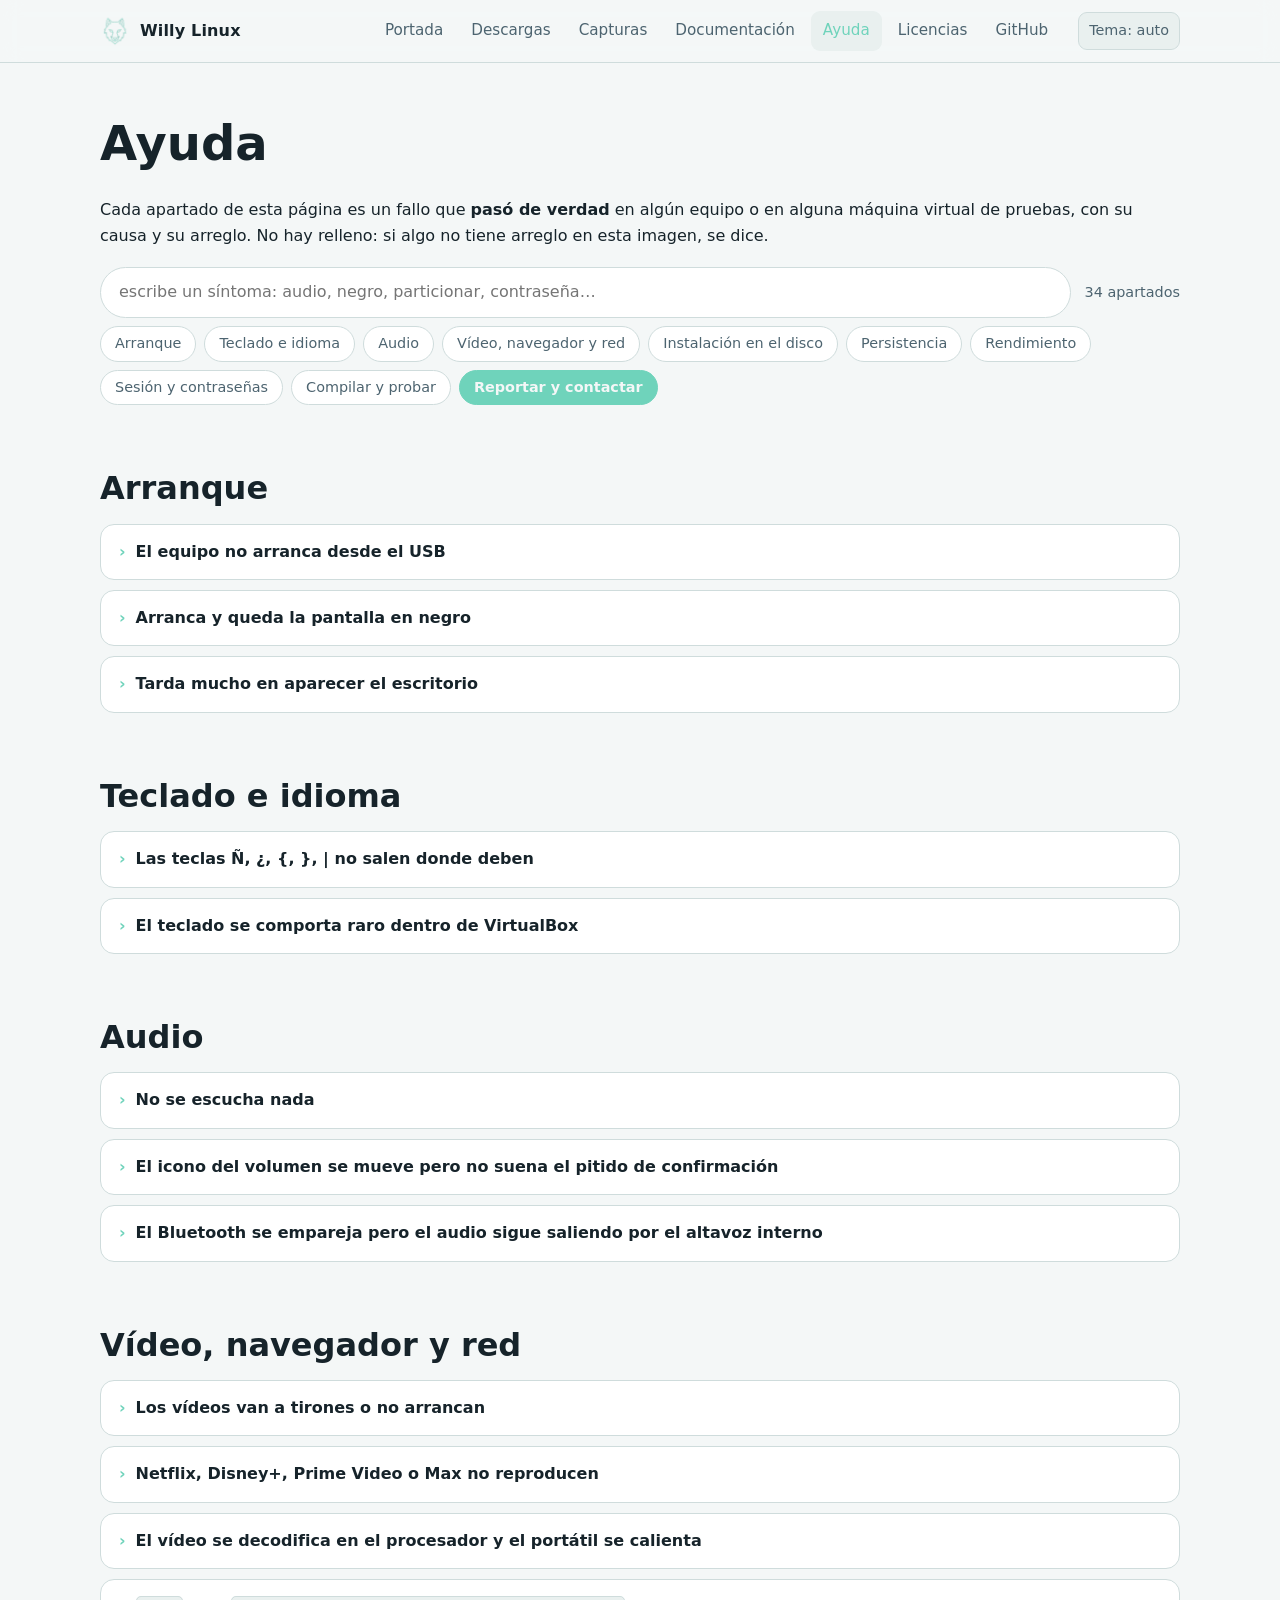
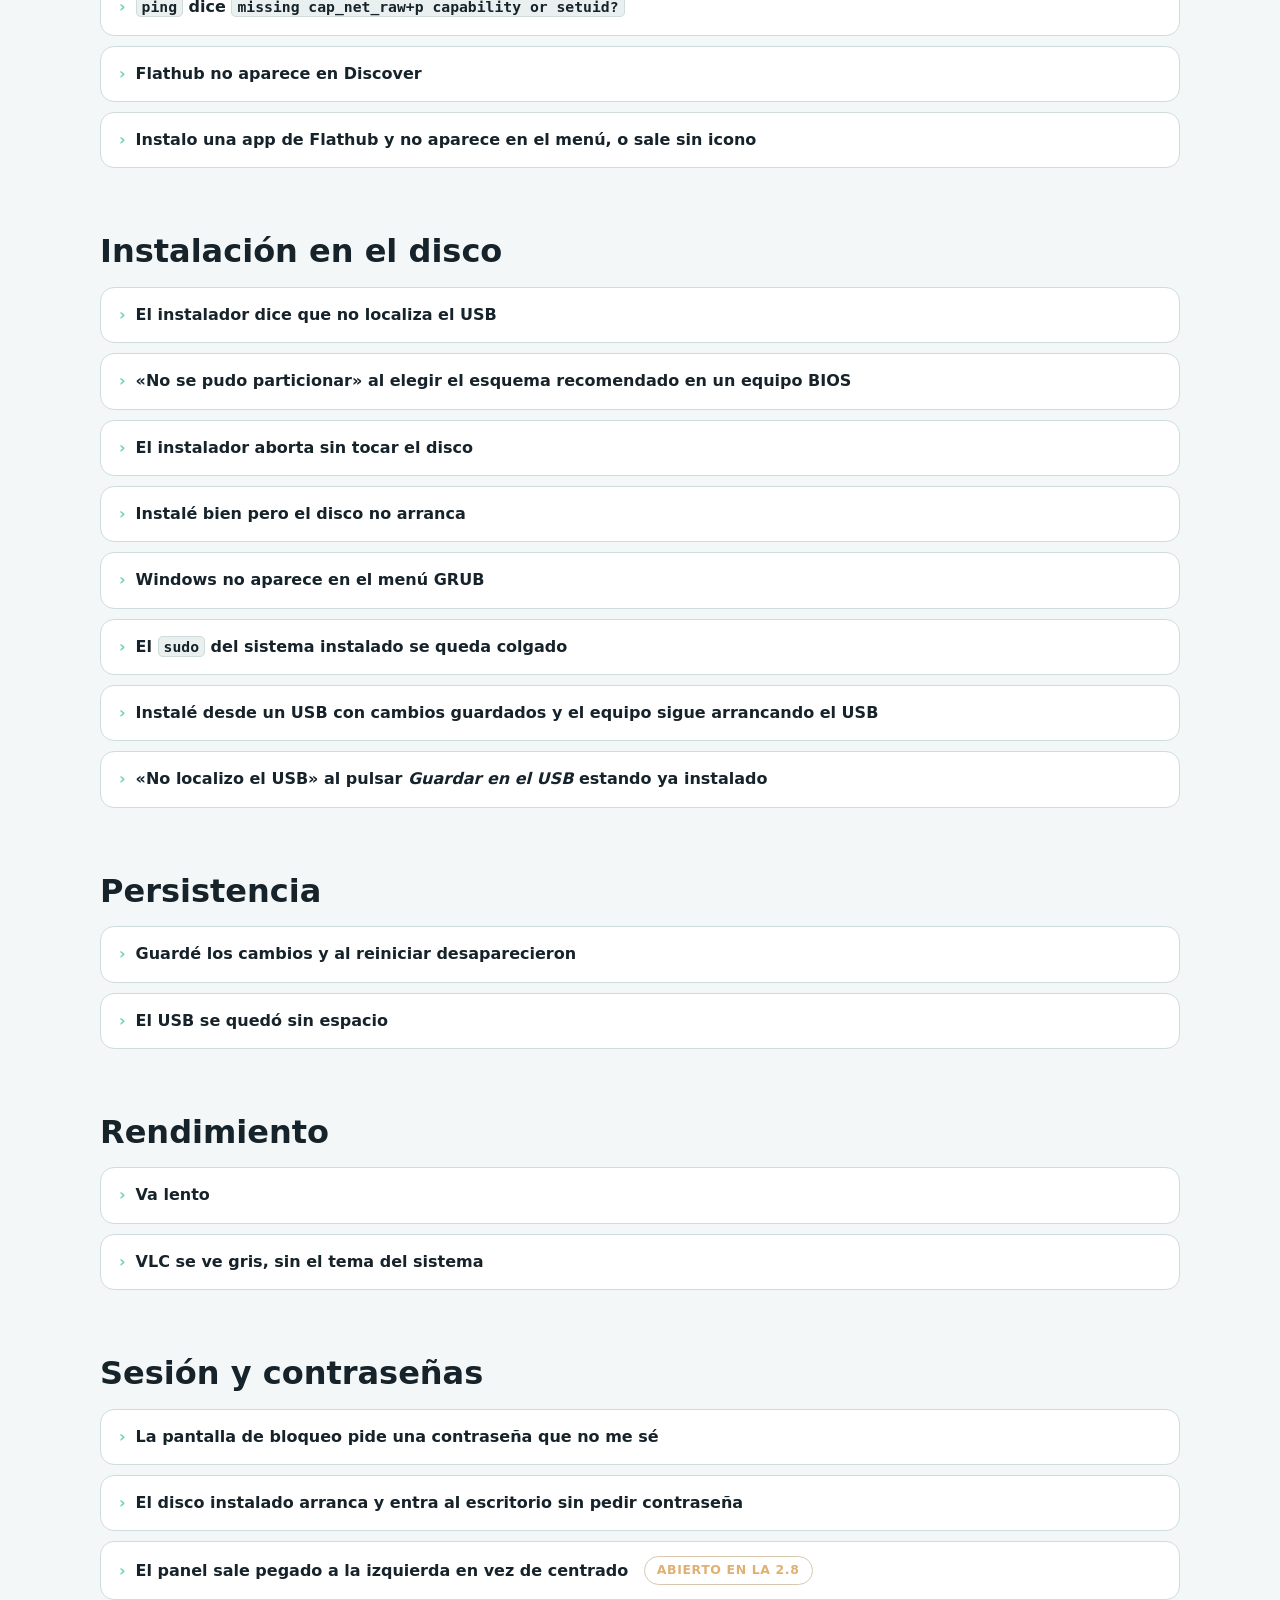
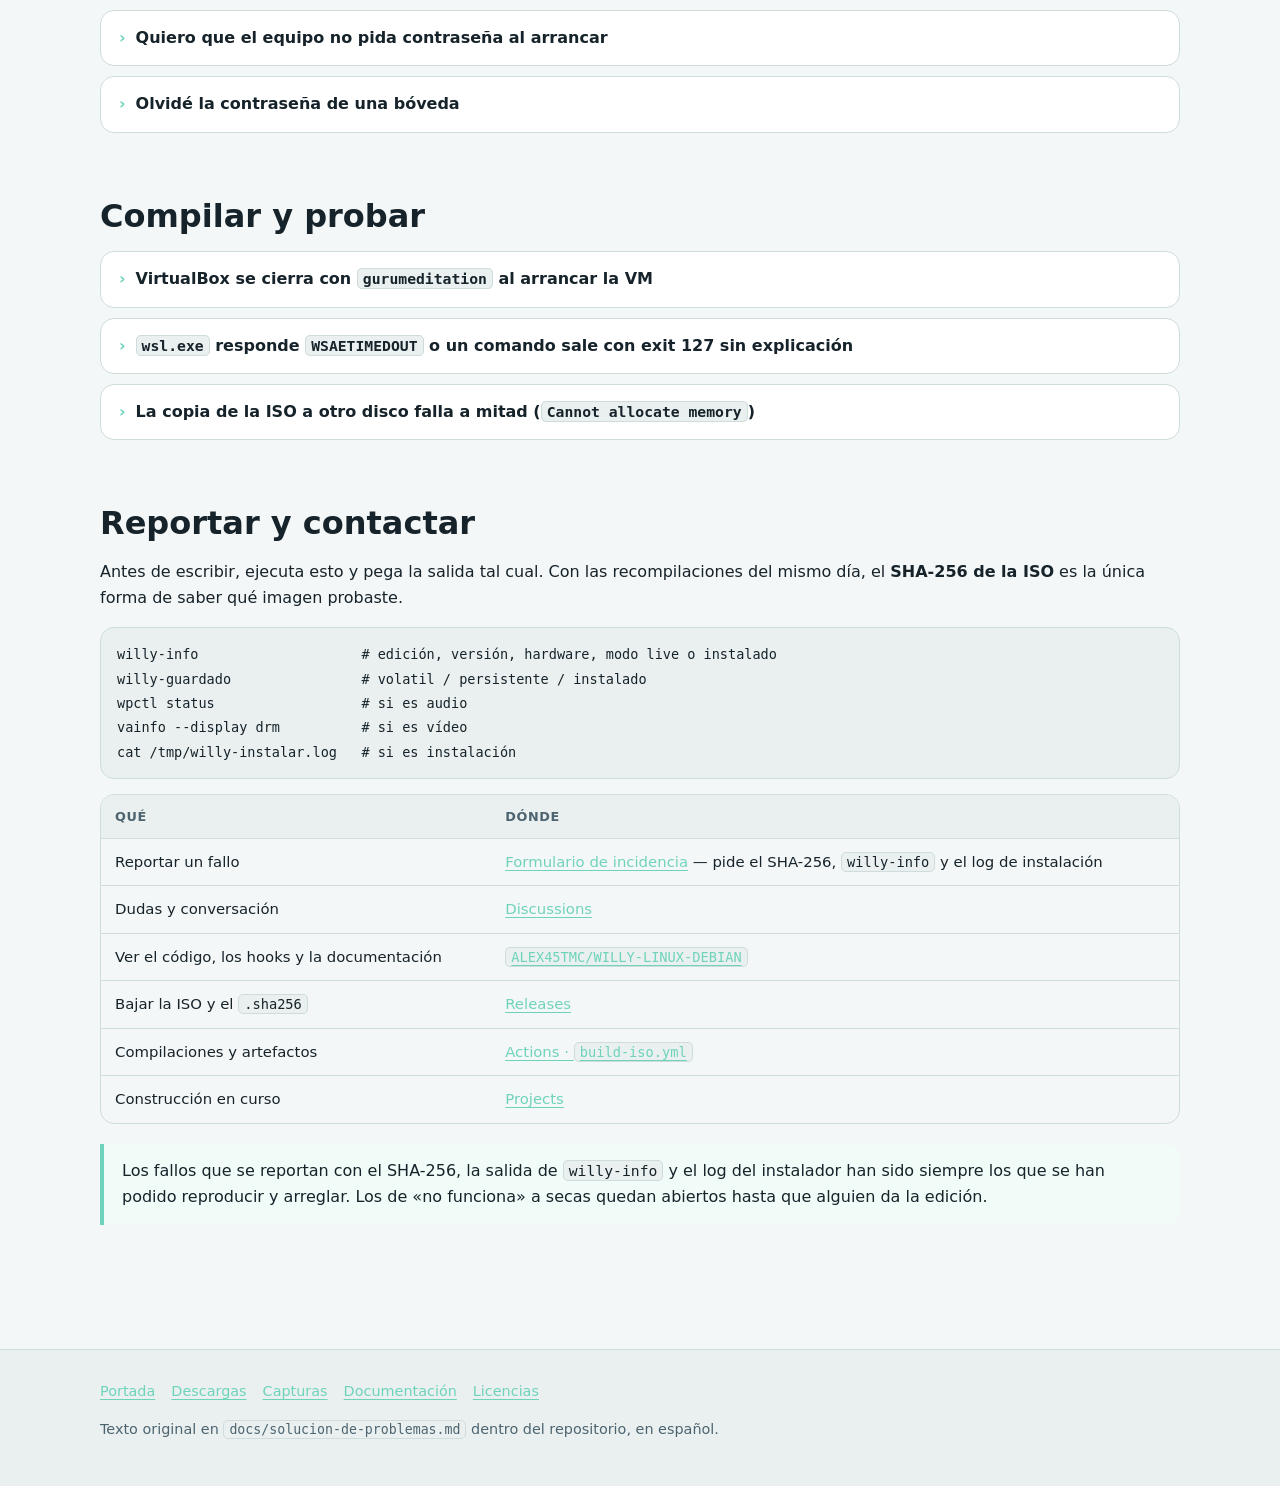
==== commit 4185cbab: "Cubrir los cuatro huecos que quedaban al publicar - MANIFIESTO-SHA256.txt no tenía el quemado de Act" ====
--- a/ayuda.html
+++ b/ayuda.html
@@ -551,7 +551,8 @@
     <table>
       <thead><tr><th>Qué</th><th>Dónde</th></tr></thead>
       <tbody>
-        <tr><td>Reportar un fallo</td><td><a href="https://github.com/ALEX45TMC/WILLY-LINUX-DEBIAN/issues/new" rel="noopener">Issues del repositorio</a></td></tr>
+        <tr><td>Reportar un fallo</td><td><a href="https://github.com/ALEX45TMC/WILLY-LINUX-DEBIAN/issues/new?template=reportar-problema.yml" rel="noopener">Formulario de incidencia</a> — pide el SHA-256, <code>willy-info</code> y el log de instalación</td></tr>
+        <tr><td>Dudas y conversación</td><td><a href="https://github.com/ALEX45TMC/WILLY-LINUX-DEBIAN/discussions" rel="noopener">Discussions</a></td></tr>
         <tr><td>Ver el código, los hooks y la documentación</td><td><a href="https://github.com/ALEX45TMC/WILLY-LINUX-DEBIAN" rel="noopener"><code>ALEX45TMC/WILLY-LINUX-DEBIAN</code></a></td></tr>
         <tr><td>Bajar la ISO y el <code>.sha256</code></td><td><a href="https://github.com/ALEX45TMC/WILLY-LINUX-DEBIAN/releases" rel="noopener">Releases</a></td></tr>
         <tr><td>Compilaciones y artefactos</td><td><a href="https://github.com/ALEX45TMC/WILLY-LINUX-DEBIAN/actions" rel="noopener">Actions · <code>build-iso.yml</code></a></td></tr>
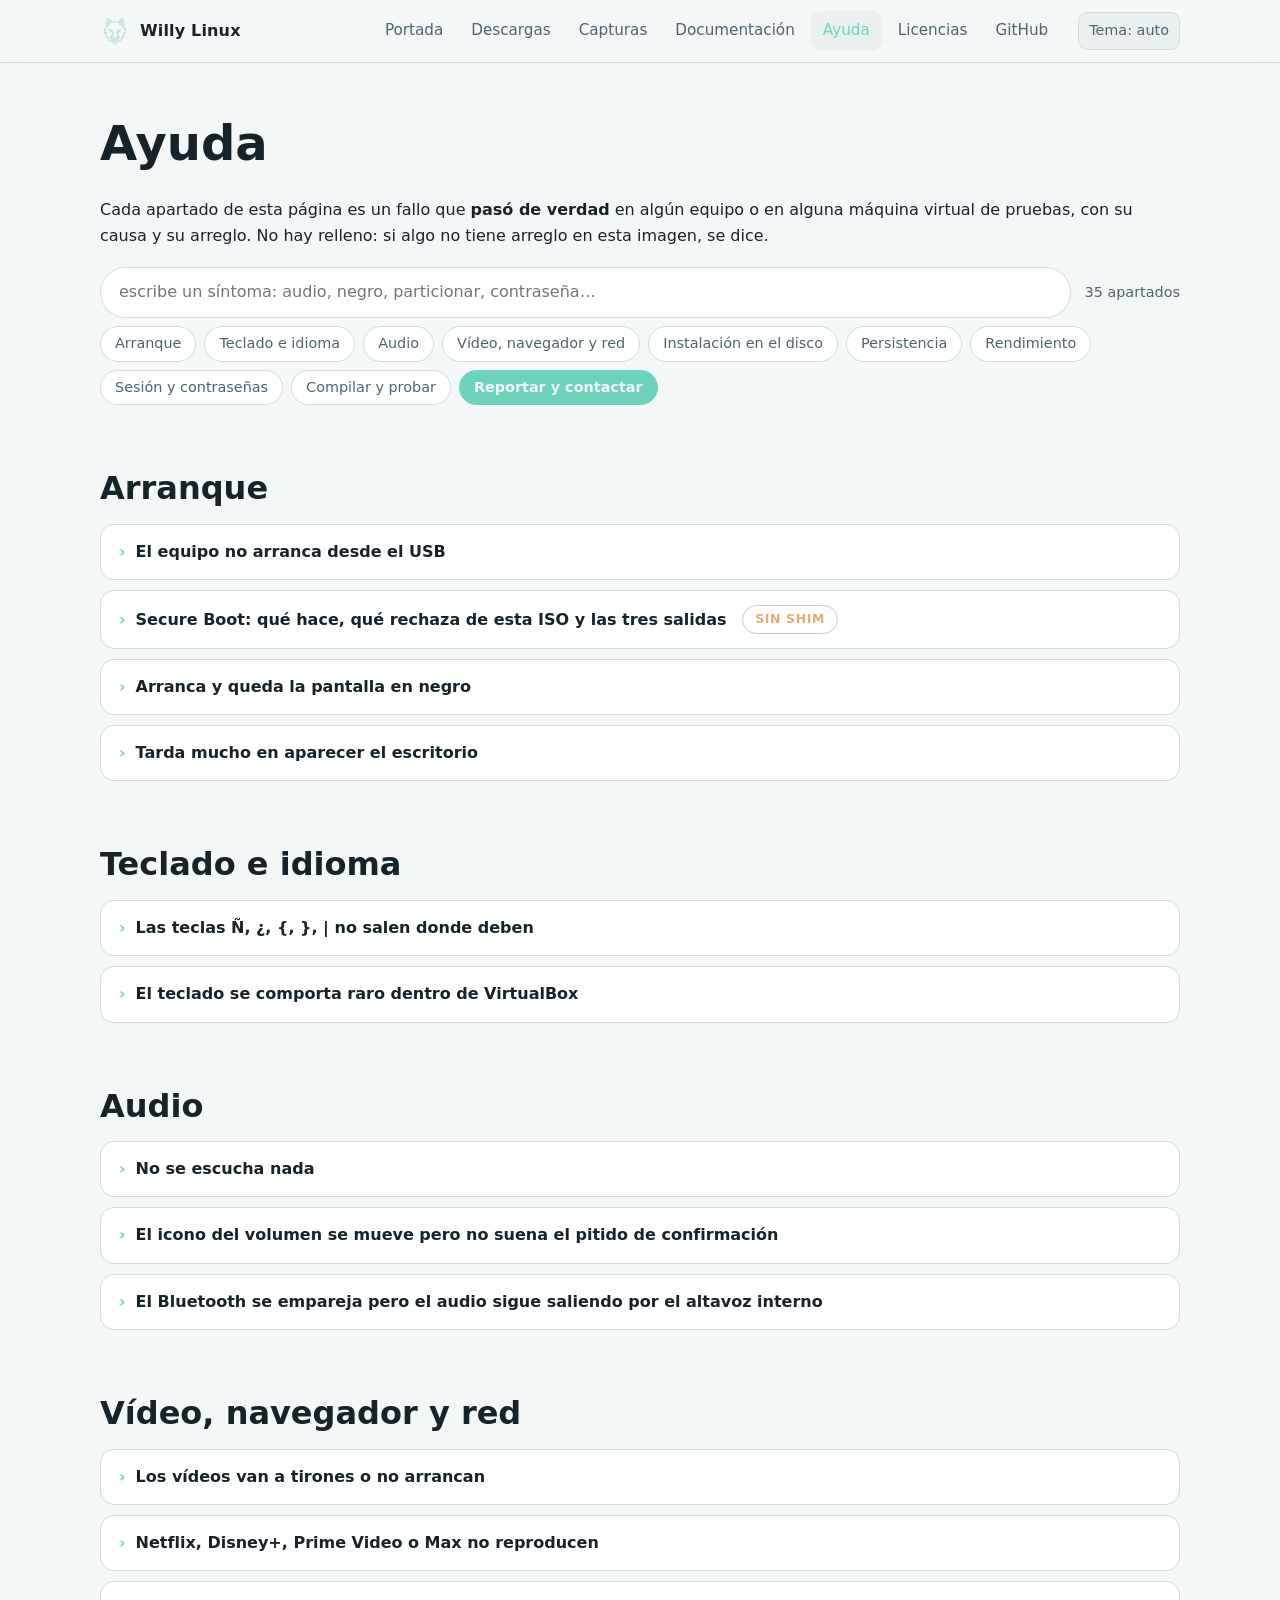
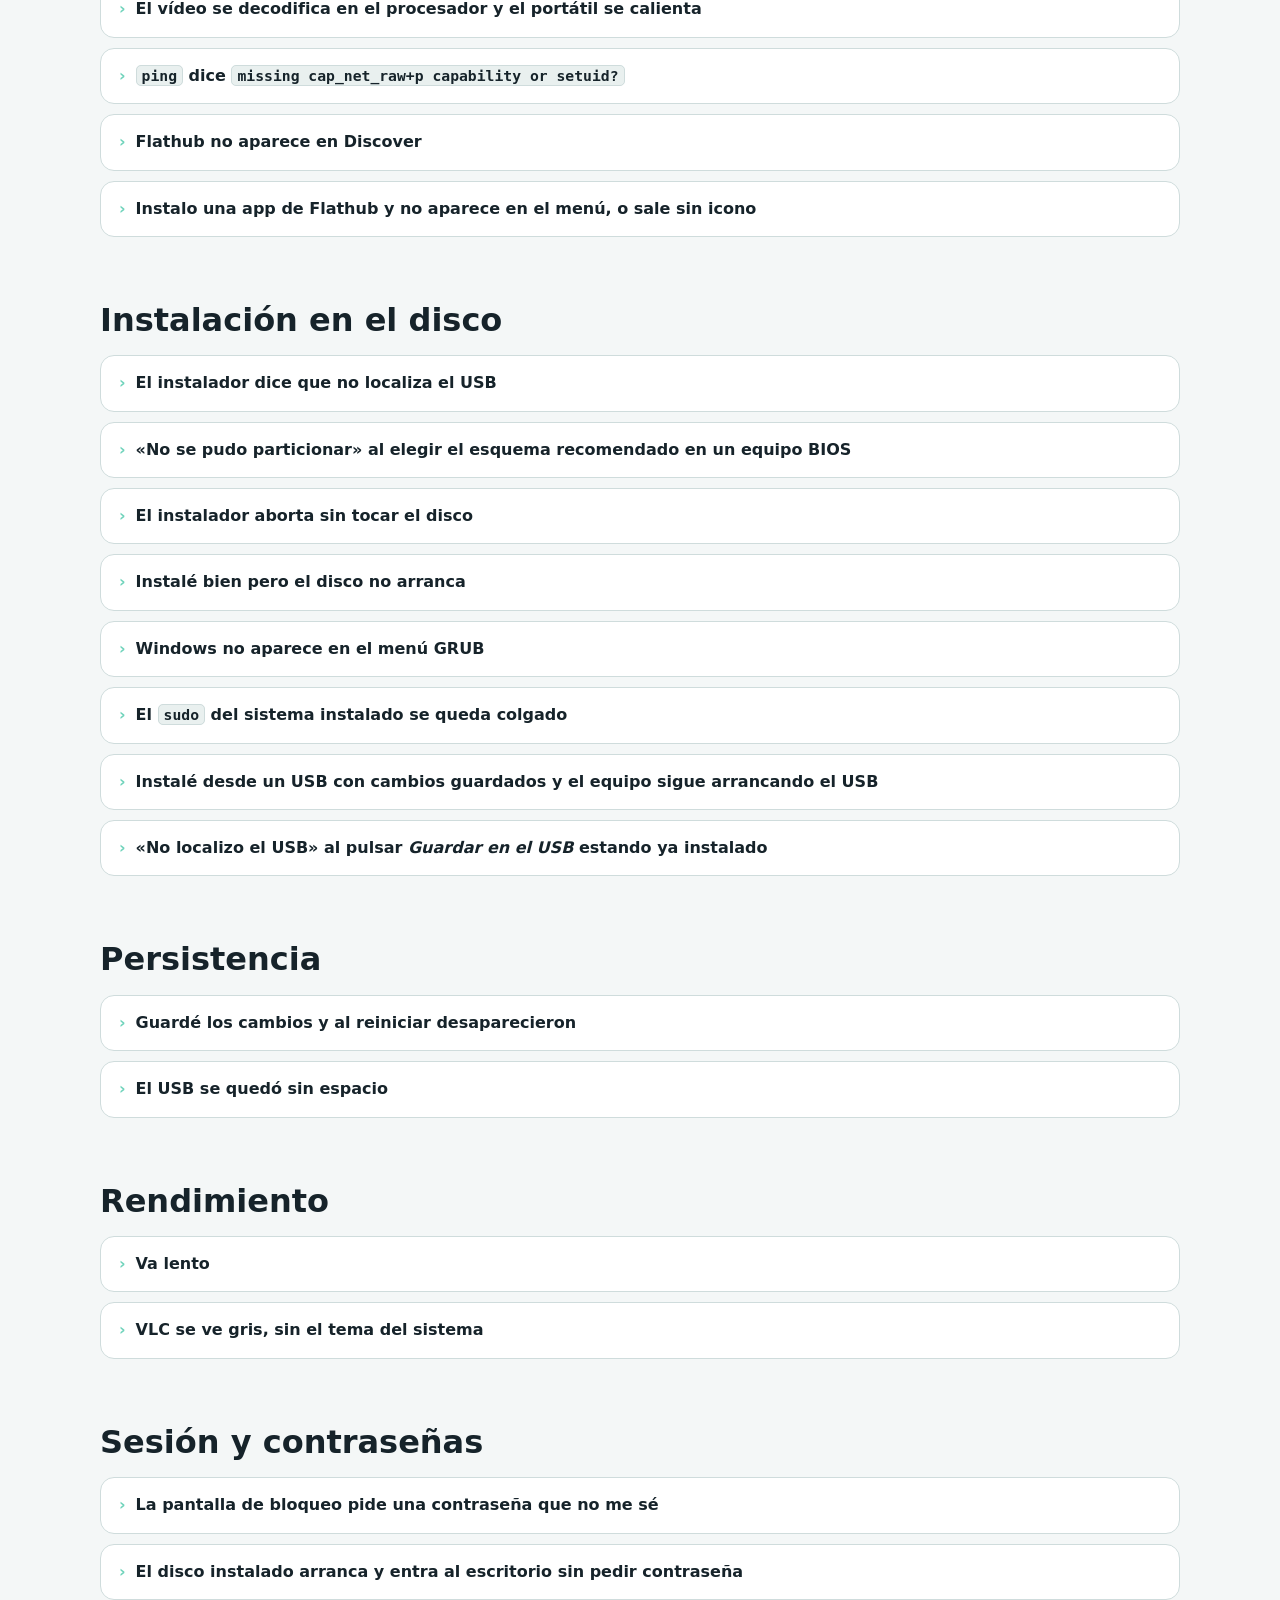
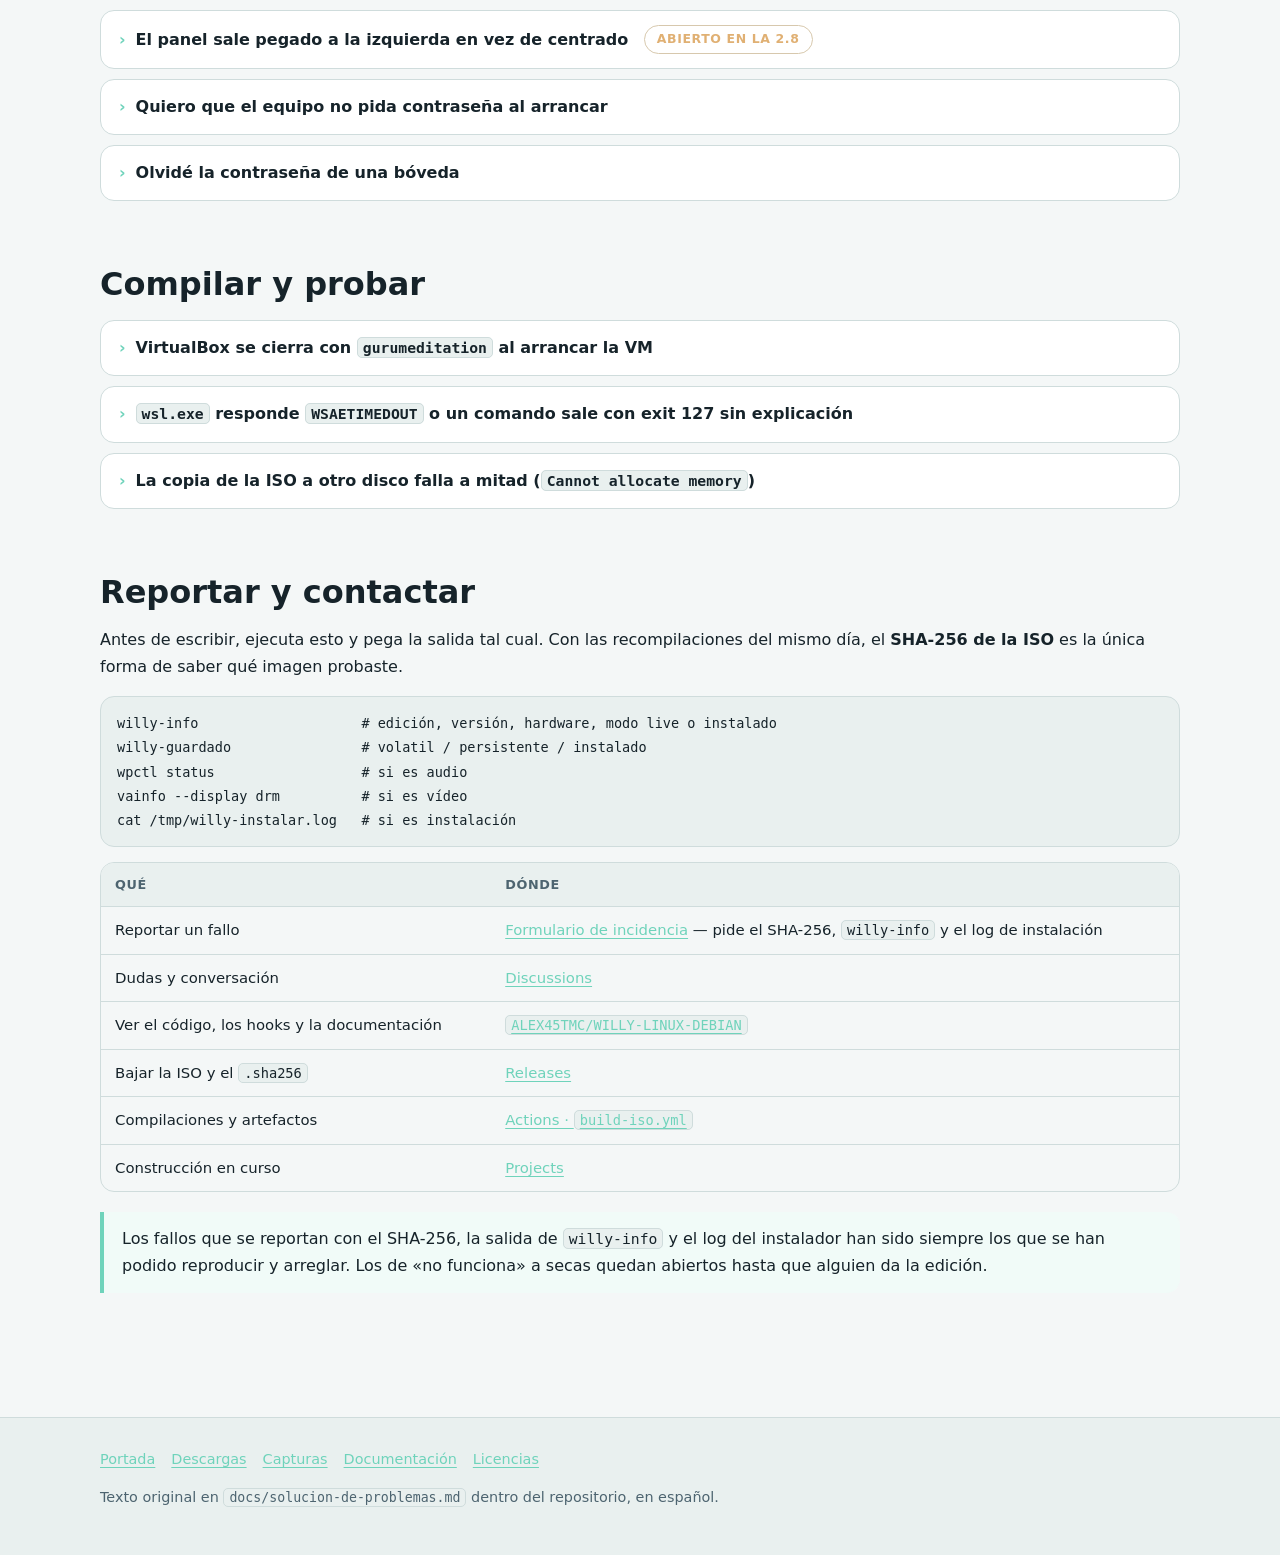
==== commit b482332b: "Documentar Secure Boot en la web con la medida hecha sobre la ISO Anade src/pruebas/comprobar-seguro" ====
--- a/ayuda.html
+++ b/ayuda.html
@@ -65,12 +65,119 @@
     <div class="cuerpo">
       <ol class="pasos">
         <li><h3>Menú de arranque temporal</h3><p>Entra al firmware (<kbd>F12</kbd>, <kbd>F8</kbd>, <kbd>Esc</kbd>, <kbd>F2</kbd> o <kbd>Del</kbd> al encender) y elige el USB.</p></li>
-        <li><h3>Secure Boot</h3><p>Desactívalo o pon «Other OS». La ISO arranca sin firma en la mayoría de firmware, pero algunos lo bloquean.</p></li>
+        <li><h3>Secure Boot</h3><p>El arrancador <code>BOOTX64.EFI</code> de la ISO no está firmado por Microsoft, así que un firmware con Secure Boot impuesto lo rechaza: desactívalo o pon «Other OS». Está todo en <a href="#secure-boot">Secure Boot, qué rechaza y las tres salidas</a>.</p></li>
         <li><h3>Cambia de modo</h3><p>Si grabaste pensando en UEFI, prueba Legacy/CSM, y al revés.</p></li>
         <li><h3>Puerto</h3><p>Algunos portátiles ignoran USB 3.0 durante el arranque. Prueba un USB 2.0.</p></li>
         <li><h3>Vuelve a grabar en modo DD</h3><p>Con Rufus en modo <em>DD-image</em>, o con <code>dd</code>. Copiar la ISO con el explorador de archivos no deja un disco arrancable.</p></li>
       </ol>
       <p>Con el USB ya arrancado, usa el menú <strong>Comprobar la integridad del USB</strong>.</p>
+    </div>
+  </details>
+
+  <details class="detalles" data-buscable id="secure-boot">
+    <summary>Secure Boot: qué hace, qué rechaza de esta ISO y las tres salidas <span class="cinta atencion">sin shim</span></summary>
+    <div class="cuerpo">
+      <p><strong>Qué es.</strong> Secure Boot es una comprobación del firmware UEFI: antes de
+      ejecutar un arrancador mira si tiene una firma digital (Authenticode) reconocida por las
+      claves que trae la máquina —la de Microsoft, sobre todo—. Si no la tiene, el firmware
+      <em>no lo ejecuta</em> y la pantalla se queda en el menú de la BIOS o en
+      <code>Verification failed: (0x1A) Security Violation</code>. No es un mensaje de Willy Linux:
+      es el firmware hablando antes de que arranque nada.</p>
+
+      <p><strong>Qué hay dentro de nuestra ISO.</strong> Comprobado sobre el artefacto, no sobre el
+      log de la compilación (<code>src/pruebas/comprobar-seguro-arranque.py</code>):</p>
+      <pre><code>$ python src/pruebas/comprobar-seguro-arranque.py willylinux-v2.8-kde-amd64.iso
+== paquetes dentro del ISO ==
+  shim-signed            -- NO esta
+  grub-efi-amd64-bin     esta
+  mokutil                -- NO esta
+
+== EFI.IMG: 622592 bytes, FAT12, 512 bytes/sector, 4 sectores/cluster ==
+  ficheros dentro de la FAT: /EFI/BOOT/BOOTX64.EFI
+  /EFI/BOOT/BOOTX64.EFI    585728 B  SIN FIRMA  [tabla 0 bytes, RVA 0x0]
+
+  veredicto: con Secure Boot activado este arrancador NO pasa</code></pre>
+      <p>El comprobador se validó contra ficheros EFI de Windows
+      (<code>bootmgfw.efi</code> y <code>memtest.efi</code>), que sí salen como firmados con una
+      tabla de certificados de 52 bytes: o sea que la comparación entre un <code>.efi</code> firmado
+      y el nuestro está hecha con el mismo programa.</p>
+
+      <p><strong>Qué rechaza, en concreto.</strong> El mismo arrancador sin firma sirve para las dos
+      cosas, así que con Secure Boot impuesto se rechazan <em>las dos</em>:</p>
+      <div class="tabla-envoltura">
+        <table>
+          <thead><tr><th>Caso</th><th>Qué ejecuta el firmware</th><th>Con Secure Boot activado</th></tr></thead>
+          <tbody>
+            <tr><td>USB en UEFI</td><td><code>/EFI/BOOT/BOOTX64.EFI</code> dentro de <code>EFI.IMG</code> (585.728 B, sin firma)</td><td>lo esperado es que no arranque</td></tr>
+            <tr><td>Disco instalado en UEFI</td><td><code>grubx64.efi</code> que <code>grub-install</code> saca de <code>grub-efi-amd64-bin</code> —el paquete de Debian tampoco viene firmado por Microsoft—</td><td><strong>no arranca</strong>; el instalador avisa antes de empezar</td></tr>
+            <tr><td>Cualquier caso en BIOS</td><td><code>isolinux</code> y el sector de arranque</td><td>da igual: Secure Boot no existe en BIOS</td></tr>
+          </tbody>
+        </table>
+      </div>
+      <p class="reg">El caso del USB está <strong>deducido del artefacto, no medido en un equipo
+      real</strong>: en VirtualBox el firmware EFI de las pruebas venía con Secure Boot apagado y no
+      se ha probado en una máquina con él puesto. El del disco instalado sí es lo que se ve en
+      pantalla: el disco queda sin arrancar y hay que tocar el firmware.</p>
+
+      <p><strong>Cómo saber si lo tienes activado, desde Willy Linux.</strong> La imagen no trae
+      <code>mokutil</code> (está comprobado arriba), así que se lee la variable EFI directamente,
+      que es exactamente lo que hace el instalador:</p>
+      <pre><code>for v in /sys/firmware/efi/efivars/SecureBoot-*; do
+    printf '%s  ' "$(basename "$v")"
+    od -An -tu1 -j4 -N1 "$v" 2&gt;/dev/null
+done
+SecureBoot-…  1        # 1 = activado, 0 = apagado</code></pre>
+      <p>Si sale <code>1</code> y además la máquina está en <em>Setup Mode</em>, la comprobación no
+      se está aplicando; con las claves instaladas (<em>User Mode</em>) sí.</p>
+
+      <h3>Las tres salidas</h3>
+      <ol class="pasos">
+        <li>
+          <h3>Apagarlo o poner «Other OS» (la recomendada)</h3>
+          <p>En el firmware (<kbd>F2</kbd>, <kbd>Del</kbd>, <kbd>F10</kbd> o <kbd>Esc</kbd> al
+          encender) suele estar en <em>Boot</em>, <em>Security</em> o <em>Authentication</em>.
+          Muchos portátiles tienen el conmutador «Other OS» / «Installs other operating systems»,
+          que hace lo mismo sin desactivar el resto. Es una decisión de una vez: el disco instalado
+          arranca igual a partir de ahí.</p>
+          <p><strong>Si el equipo tiene Windows con BitLocker,</strong> cambiar la configuración de
+          Secure Boot mueve la medida PCR7 y Windows puede pedir la <strong>clave de recuperación</strong>
+          al arrancar. Suspende BitLocker (<em>Suspend-Protection</em> o la opción del panel de
+          Windows) antes de tocar nada, o ten la clave a mano.</p>
+        </li>
+        <li>
+          <h3>Firmar el arrancador tú mismo con una clave propia</h3>
+          <p>Ruta de laboratorio: se genera una clave MOK/db propia, se arranca el firmware en
+          <em>Setup Mode</em>, se enrola el certificado y se firma <code>BOOTX64.EFI</code> y
+          <code>grubx64.efi</code> con <code>sbsign</code>. Da para un parque cerrado de equipos
+          propios, no para una imagen que reparte gente: cada máquina tendría que enrolar tu clave, y
+          la ISO pública no puede llevar una clave privada dentro.</p>
+        </li>
+        <li>
+          <h3>Añadir <code>shim-signed</code> en el disco instalado</h3>
+          <p>Es lo que hacen las distribuciones firmadas: un segundo arrancador pequeño firmado por
+          Microsoft (<code>shim</code>) que arranca GRUB y, la primera vez, pide en pantalla que
+          enrolen la clave de la distribución con <code>mokutil</code>. En Willy Linux se puede hacer
+          <strong>después de instalar</strong>, con red:</p>
+          <pre><code>sudo apt update
+sudo apt install shim-signed mokutil     # deja la clave en /etc/uefi/certs/*.crt
+sudo grub-install --force-extra-removable
+sudo mokutil --import /etc/uefi/certs/*.crt   # pide una contraseña de una sola vez
+sudo reboot                                      # y ahí sale la pantalla azul de enrolar MOK</code></pre>
+          <p>No se incluye en la imagen a propósito: son unos <strong>40 MB</strong> más en cada ISO,
+          obliga a un segundo arranque con pantalla azul y mete en la máquina una clave de terceros.
+          Los equipos donde se usa esta distribución van en BIOS o con Secure Boot apagado, y ahí
+          sobra.</p>
+        </li>
+      </ol>
+
+      <div class="aviso">
+        <p><strong>El instalador ya avisa.</strong> En UEFI lee la variable <code>SecureBoot</code> y,
+        si está a 1, saca un aviso antes de borrar nada: «Willy Linux usa su propio cargador sin
+        firmar, así que con Secure Boot puesto no arrancará desde el disco». Puedes cancelar ahí,
+        apagar Secure Boot y volver a empezar, o instalar igual y tocar el firmware después.</p>
+      </div>
+      <p class="reg">El arranque por <strong>BIOS/Legacy</strong> no tiene este problema: si tu
+      firmware lo ofrece, graba el USB y arranca por esa entrada.</p>
     </div>
   </details>
 
@@ -310,7 +417,7 @@
     <summary>Instalé bien pero el disco no arranca</summary>
     <div class="cuerpo">
       <ol class="pasos">
-        <li><h3>Secure Boot</h3><p>El GRUB de la ISO no está firmado y la imagen no incluye <code>shim-signed</code>; el instalador avisa antes de empezar. Desactívalo o pon «Other OS».</p></li>
+        <li><h3>Secure Boot</h3><p>El GRUB que instala Willy Linux no está firmado y la imagen no incluye <code>shim-signed</code>; el instalador avisa antes de empezar. Desactívalo, pon «Other OS» o firma el arrancador tú mismo: está explicado en <a href="#secure-boot">Secure Boot</a>.</p></li>
         <li><h3>Entrada de firmware</h3><p>Puede que el firmware siga apuntando a la otra entrada:</p>
         <pre><code>efibootmgr -v</code></pre>
         <p>sube <code>Willy Linux</code> (o <code>ubuntu</code>) en el orden de arranque.</p></li>
